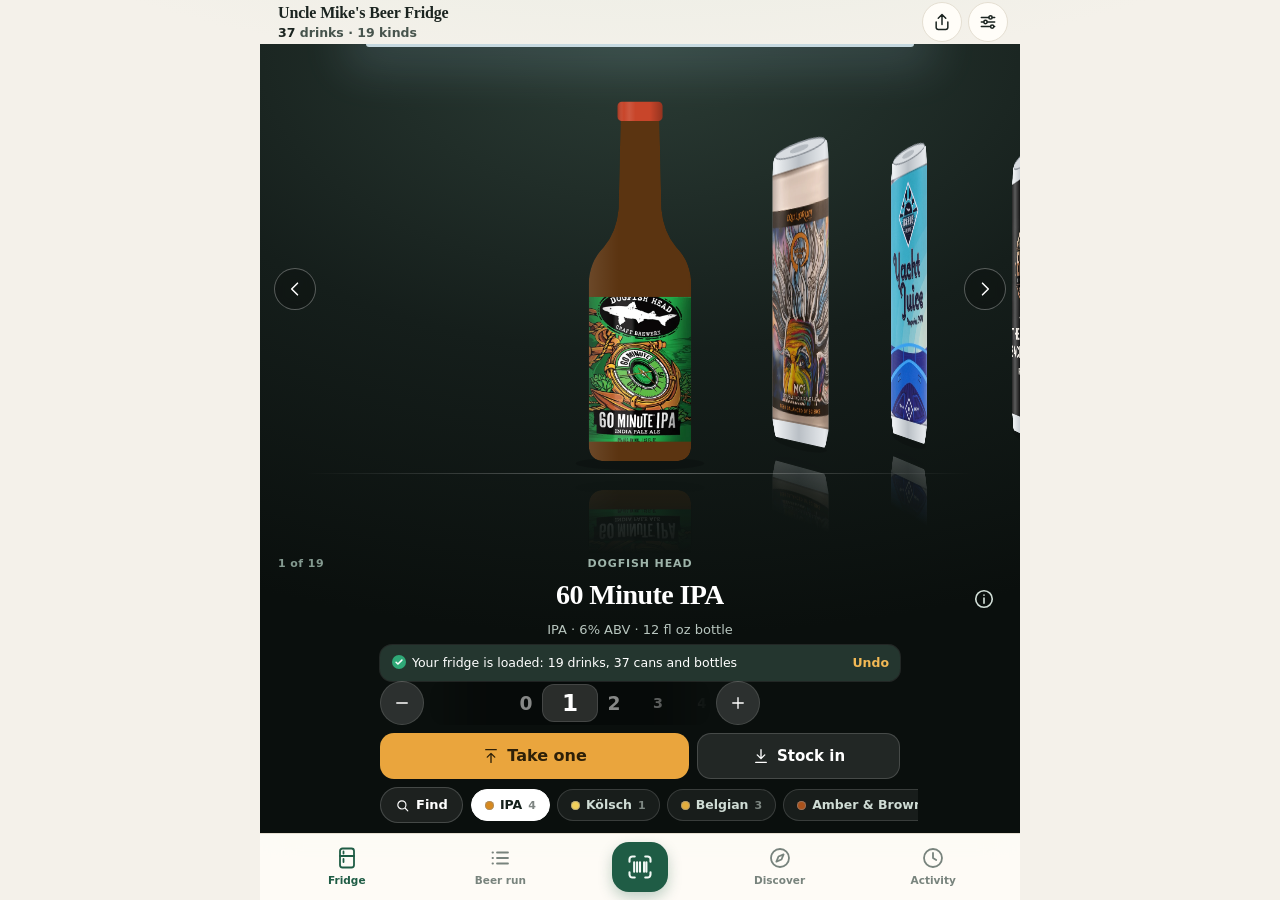
==== next/index.html @ fe7509c6 "Deploy preview (next) 2026-11-28 01:21 UTC" ====
<!doctype html>
<html lang="en">
  <head>
    <meta charset="UTF-8" />
    <meta name="viewport" content="width=device-width, initial-scale=1, viewport-fit=cover" />
    <meta name="theme-color" content="#f4f1ea" media="(prefers-color-scheme: light)" />
    <meta name="theme-color" content="#0f1513" media="(prefers-color-scheme: dark)" />
    <meta name="description" content="Scan-first beverage fridge inventory with a guest menu, cover flow and local brewery suggestions." />
    <meta name="robots" content="noindex" />
    <meta name="apple-mobile-web-app-capable" content="yes" />
    <meta name="apple-mobile-web-app-status-bar-style" content="default" />
    <meta name="apple-mobile-web-app-title" content="Beer Fridge" />
    <link rel="manifest" href="manifest.webmanifest" />
    <link rel="icon" href="icons/icon.svg" type="image/svg+xml" />
    <link rel="apple-touch-icon" href="icons/apple-touch-icon.png" />
    <link rel="stylesheet" href="styles.css" />
    <title>Uncle Mike's Beer Fridge</title>
  </head>
  <body>
    <svg width="0" height="0" style="position:absolute" aria-hidden="true">
      <defs>
        <symbol id="i-fridge" viewBox="0 0 24 24"><rect x="5" y="2.5" width="14" height="19" rx="2.5"/><path d="M5 10h14M8.5 5.5v2M8.5 13v3"/></symbol>
        <symbol id="i-mug" viewBox="0 0 24 24"><path d="M5.5 7h9.5v11.5A2.5 2.5 0 0 1 12.5 21h-4.5a2.5 2.5 0 0 1-2.5-2.5z"/><path d="M15 9.5h2a2 2 0 0 1 2 2v2.5a2 2 0 0 1-2 2h-2"/><path d="M5.5 7a2.5 2.5 0 0 1 2.6-2.5 3 3 0 0 1 5.4.2A2 2 0 0 1 15 7"/><path d="M9 11v6M12 11v6"/></symbol>
        <symbol id="i-scan" viewBox="0 0 24 24"><path d="M3 7.5V5.5A2.5 2.5 0 0 1 5.5 3h2M16.5 3h2A2.5 2.5 0 0 1 21 5.5v2M21 16.5v2a2.5 2.5 0 0 1-2.5 2.5h-2M7.5 21h-2A2.5 2.5 0 0 1 3 18.5v-2"/><path d="M7 8v8M9.5 8v8M12 8v8M15.5 8v8M17.5 8v8"/></symbol>
        <symbol id="i-compass" viewBox="0 0 24 24"><circle cx="12" cy="12" r="9"/><path d="M15.6 8.4l-2.1 5.1-5.1 2.1 2.1-5.1z"/></symbol>
        <symbol id="i-clock" viewBox="0 0 24 24"><circle cx="12" cy="12" r="9"/><path d="M12 7v5l3.2 2"/></symbol>
        <symbol id="i-sliders" viewBox="0 0 24 24"><path d="M4 6.5h9M17 6.5h3M4 12h3M11 12h9M4 17.5h11M19 17.5h1"/><circle cx="15" cy="6.5" r="2"/><circle cx="9" cy="12" r="2"/><circle cx="17" cy="17.5" r="2"/></symbol>
        <symbol id="i-search" viewBox="0 0 24 24"><circle cx="11" cy="11" r="6.5"/><path d="M16 16l4.5 4.5"/></symbol>
        <symbol id="i-plus" viewBox="0 0 24 24"><path d="M12 5v14M5 12h14"/></symbol>
        <symbol id="i-minus" viewBox="0 0 24 24"><path d="M5 12h14"/></symbol>
        <symbol id="i-x" viewBox="0 0 24 24"><path d="M6.5 6.5l11 11M17.5 6.5l-11 11"/></symbol>
        <symbol id="i-check" viewBox="0 0 24 24"><path d="M5 12.5l4.5 4.5L19 7.5"/></symbol>
        <symbol id="i-flash" viewBox="0 0 24 24"><path d="M13 2.5L5.5 13H11l-1 8.5L18.5 11H13z"/></symbol>
        <symbol id="i-camera" viewBox="0 0 24 24"><path d="M4 8.5A2.5 2.5 0 0 1 6.5 6h1.8l1.4-2h4.6l1.4 2h1.8A2.5 2.5 0 0 1 20 8.5v8a2.5 2.5 0 0 1-2.5 2.5h-11A2.5 2.5 0 0 1 4 16.5z"/><circle cx="12" cy="12.5" r="3.5"/></symbol>
        <symbol id="i-pin" viewBox="0 0 24 24"><path d="M12 21s-6.5-5.6-6.5-11a6.5 6.5 0 0 1 13 0c0 5.4-6.5 11-6.5 11z"/><circle cx="12" cy="10" r="2.4"/></symbol>
        <symbol id="i-locate" viewBox="0 0 24 24"><circle cx="12" cy="12" r="7"/><circle cx="12" cy="12" r="2"/><path d="M12 2.5v3M12 18.5v3M2.5 12h3M18.5 12h3"/></symbol>
        <symbol id="i-share" viewBox="0 0 24 24"><path d="M12 3v12M7.5 7.5L12 3l4.5 4.5"/><path d="M5 12v6.5A2.5 2.5 0 0 0 7.5 21h9a2.5 2.5 0 0 0 2.5-2.5V12"/></symbol>
        <symbol id="i-copy" viewBox="0 0 24 24"><rect x="8.5" y="8.5" width="12" height="12" rx="2.5"/><path d="M15.5 8.5V6A2.5 2.5 0 0 0 13 3.5H6A2.5 2.5 0 0 0 3.5 6v7A2.5 2.5 0 0 0 6 15.5h2.5"/></symbol>
        <symbol id="i-star" viewBox="0 0 24 24"><path d="M12 3.5l2.6 5.3 5.9.9-4.3 4.1 1 5.8L12 16.9l-5.2 2.7 1-5.8-4.3-4.1 5.9-.9z"/></symbol>
        <symbol id="i-bag" viewBox="0 0 24 24"><path d="M5 8h14l-1.2 11.2A2 2 0 0 1 15.8 21H8.2a2 2 0 0 1-2-1.8z"/><path d="M9 8V6.5a3 3 0 0 1 6 0V8"/></symbol>
        <symbol id="i-list" viewBox="0 0 24 24"><path d="M9 6.5h11M9 12h11M9 17.5h11M4.5 6.5h.5M4.5 12h.5M4.5 17.5h.5"/></symbol>
        <symbol id="i-left" viewBox="0 0 24 24"><path d="M15 5l-7 7 7 7"/></symbol>
        <symbol id="i-right" viewBox="0 0 24 24"><path d="M9 5l7 7-7 7"/></symbol>
        <symbol id="i-trash" viewBox="0 0 24 24"><path d="M4 7h16M10 11v6M14 11v6M6 7l1 12.5A1.5 1.5 0 0 0 8.5 21h7a1.5 1.5 0 0 0 1.5-1.5L18 7M9 7V4.5A1.5 1.5 0 0 1 10.5 3h3A1.5 1.5 0 0 1 15 4.5V7"/></symbol>
        <symbol id="i-edit" viewBox="0 0 24 24"><path d="M4 20h4L19 9a2.8 2.8 0 0 0-4-4L4 16z"/><path d="M13.5 6.5l4 4"/></symbol>
        <symbol id="i-spark" viewBox="0 0 24 24"><path d="M11 3l1.8 5.2L18 10l-5.2 1.8L11 17l-1.8-5.2L4 10l5.2-1.8z"/><path d="M18.5 14.5l.8 2.2 2.2.8-2.2.8-.8 2.2-.8-2.2-2.2-.8 2.2-.8z"/></symbol>
        <symbol id="i-snow" viewBox="0 0 24 24"><path d="M12 2.5v19M3.8 7.2l16.4 9.6M20.2 7.2L3.8 16.8"/><path d="M9.5 4.5L12 7l2.5-2.5M9.5 19.5L12 17l2.5 2.5"/></symbol>
        <symbol id="i-image" viewBox="0 0 24 24"><rect x="3.5" y="5" width="17" height="14" rx="2.5"/><circle cx="9" cy="10" r="1.6"/><path d="M20.5 16l-5-5-8.5 8"/></symbol>
        <symbol id="i-globe" viewBox="0 0 24 24"><circle cx="12" cy="12" r="9"/><path d="M3 12h18M12 3a14 14 0 0 1 0 18M12 3a14 14 0 0 0 0 18"/></symbol>
        <symbol id="i-in" viewBox="0 0 24 24"><path d="M12 3.5v12M7 10.5l5 5 5-5M5 20.5h14"/></symbol>
        <symbol id="i-info" viewBox="0 0 24 24"><circle cx="12" cy="12" r="9"/><path d="M12 11v5.5M12 7.6v.2"/></symbol>
        <symbol id="i-undo" viewBox="0 0 24 24"><path d="M8.5 5L4 9.5 8.5 14"/><path d="M4.5 9.5H14a5.5 5.5 0 0 1 0 11h-3"/></symbol>
        <symbol id="i-out" viewBox="0 0 24 24"><path d="M12 20.5v-12M7 13.5l5-5 5 5M5 3.5h14"/></symbol>
      </defs>
    </svg>

    <a class="skip-link" href="#main">Skip to content</a>

    <div class="app-shell" id="app">
      <!-- The strip: the glance, on every owner screen. -->
      <header class="strip owner-only" id="strip">
        <div class="strip-text">
          <p class="strip-name" id="fridge-title">Uncle Mike's Beer Fridge</p>
          <button class="glance" type="button" id="inv-out" data-go-run="1">
            <span class="glance-main"><b id="hero-total">0</b> <span id="hero-drinks">drinks</span> · <span id="hero-sub">0 kinds</span></span><span class="glance-alert" id="glance-alert"></span><svg class="glance-go" aria-hidden="true"><use href="#i-right"/></svg>
          </button>
        </div>
        <button class="icon-btn" id="open-share" type="button" aria-label="Share the menu with guests"><svg><use href="#i-share"/></svg></button>
        <button class="icon-btn" id="open-settings" type="button" aria-label="Settings"><svg><use href="#i-sliders"/></svg></button>
      </header>

      <main class="faces" id="main">
        <!-- ============================== FRIDGE (the shelf) ============================== -->
        <section class="screen face-shelf is-active" id="screen-home" data-route="" aria-labelledby="face-home-title">
          <h1 class="visually-hidden" id="face-home-title" tabindex="-1">Fridge</h1>
          <div class="stage" id="inv-flow">
            <div class="cans">
              <div class="coverflow" id="inv-coverflow" tabindex="0" role="listbox" aria-label="Drinks in the fridge">
                <button class="cf-nav cf-prev" type="button" aria-label="Previous drink"><svg><use href="#i-left"/></svg></button>
                <div class="cf-track"></div>
                <button class="cf-nav cf-next" type="button" aria-label="Next drink"><svg><use href="#i-right"/></svg></button>
              </div>
              <div class="back" id="inv-back" role="region" aria-label="About this drink" hidden></div>
              <div class="stage-empty" id="inv-empty" hidden></div>
            </div>
            <div class="dock" id="inv-dock">
              <div class="cap">
                <div class="cap-info" id="inv-cap-info" aria-live="polite"></div>
                <button class="cap-more" type="button" id="inv-more" aria-expanded="false" aria-controls="inv-back" aria-label="Details"><svg aria-hidden="true"><use href="#i-info"/></svg></button>
              </div>
              <div class="ctl">
                <div class="count-ctl" id="inv-count-ctl">
                  <p class="count-label visually-hidden">On hand</p>
                  <p class="count-note"></p>
                  <div class="count-row">
                    <button class="count-step" type="button" data-wheel-step="-1" aria-label="One fewer"><svg aria-hidden="true"><use href="#i-minus"/></svg></button>
                    <div class="wheel" role="spinbutton" tabindex="0" aria-label="Number on hand">
                      <div class="wheel-track"></div>
                    </div>
                    <button class="count-step" type="button" data-wheel-step="1" aria-label="One more"><svg aria-hidden="true"><use href="#i-plus"/></svg></button>
                  </div>
                </div>
                <div class="slip" id="slip" role="status" aria-live="polite" hidden></div>
              </div>
              <div class="cap-actions" id="inv-cap-actions"></div>
              <div class="rail" id="inv-rail">
                <button class="rail-btn" type="button" id="find-open" data-find="shelf"><svg aria-hidden="true"><use href="#i-search"/></svg>Find</button>
                <div class="chips rail-chips" id="inv-group-chips" role="group" aria-label="Jump to a group"></div>
              </div>
            </div>
          </div>
        </section>

        <!-- ============================== BEER RUN ============================== -->
        <section class="screen face-list owner-only" id="screen-run" data-route="run" aria-labelledby="face-run-title">
          <header class="face-head">
            <h1 id="face-run-title" tabindex="-1">Beer run</h1>
            <p class="face-sub" id="run-count"></p>
          </header>
          <div class="panel" id="run-panel">
            <div class="run-list" id="run-list"></div>
          </div>
          <div class="run-idea" id="run-idea" hidden></div>
          <div class="rail rail-light">
            <button class="btn btn-small btn-ghost" type="button" data-find="list"><svg aria-hidden="true"><use href="#i-plus"/></svg>Add to the list</button>
            <button class="btn btn-small btn-ghost" type="button" id="run-share"><svg aria-hidden="true"><use href="#i-share"/></svg>Share list</button>
          </div>
        </section>

        <!-- ============================== DISCOVER ============================== -->
        <section class="screen face-list owner-only" id="screen-discover" data-route="discover" aria-labelledby="discover-title">
          <header class="face-head face-head-tall">
            <p class="eyebrow" id="discover-eyebrow"><svg class="eyebrow-icon" aria-hidden="true"><use href="#i-spark"/></svg><span>Smart suggest</span></p>
            <h1 id="discover-title" tabindex="-1">Discover</h1>
            <p class="face-sub" id="discover-blurb"></p>
          </header>
          <div class="panel panel-x" id="discover-panel"></div>
          <div class="rail rail-light">
            <div class="chips rail-chips" id="discover-chips" role="group" aria-label="Kinds of suggestion"></div>
          </div>
        </section>

        <!-- ============================== ACTIVITY ============================== -->
        <section class="screen face-list owner-only" id="screen-activity" data-route="activity" aria-labelledby="activity-title">
          <header class="face-head">
            <h1 id="activity-title" tabindex="-1">Cummings &amp; Goings</h1>
            <p class="face-sub" id="act-summary"></p>
          </header>
          <div class="panel" id="act-panel">
            <div class="act-undo" id="act-undo" hidden></div>
            <div class="act-round" id="act-round" hidden></div>
            <div class="activity-list" id="activity-list"></div>
          </div>
          <div class="rail rail-light stat-row" id="act-stats" role="group" aria-label="Show"></div>
        </section>

        <!-- ============================== GUEST MENU (shared links only) ============================== -->
        <section class="screen face-shelf face-guest" id="screen-menu" data-route="menu" aria-labelledby="menu-title">
          <header class="strip strip-guest" id="guest-banner">
            <div class="strip-text">
              <h1 class="strip-name" id="menu-title" tabindex="-1"><span id="guest-name">The fridge</span></h1>
              <p class="glance" id="guest-when">Menu snapshot</p>
            </div>
          </header>
          <div class="stage" id="menu-flow">
            <div class="cans">
              <div class="coverflow" id="menu-coverflow" tabindex="0" role="listbox" aria-label="Drinks in the fridge" aria-describedby="menu-caption">
                <button class="cf-nav cf-prev" type="button" aria-label="Previous drink"><svg><use href="#i-left"/></svg></button>
                <div class="cf-track"></div>
                <button class="cf-nav cf-next" type="button" aria-label="Next drink"><svg><use href="#i-right"/></svg></button>
              </div>
              <div class="stage-empty" id="menu-empty" hidden></div>
            </div>
            <div class="dock" id="menu-dock">
              <div class="cap"><div class="cap-info" id="menu-caption" aria-live="polite"></div></div>
              <div class="story" id="menu-story"></div>
              <div class="rail">
                <button class="rail-btn" type="button" id="menu-find" data-find="guest"><svg aria-hidden="true"><use href="#i-list"/></svg><span id="menu-find-text">See all</span></button>
                <div class="chips rail-chips" id="menu-group-chips" role="group" aria-label="Jump to a group"></div>
              </div>
              <p class="guest-foot">A snapshot: ask the host for a fresh link. <a href="./" id="guest-home">Open your own fridge</a></p>
            </div>
          </div>
        </section>
      </main>

      <nav class="tab-bar" aria-label="Main">
        <button class="tab is-active" type="button" data-screen="screen-home"><svg aria-hidden="true"><use href="#i-fridge"/></svg><span>Fridge</span></button>
        <button class="tab" type="button" data-screen="screen-run" id="tab-run"><svg aria-hidden="true"><use href="#i-list"/></svg><span>Beer run</span></button>
        <button class="tab tab-scan" type="button" id="tab-scan" aria-label="Scan drinks in"><svg aria-hidden="true"><use href="#i-scan"/></svg></button>
        <button class="tab" type="button" data-screen="screen-discover"><svg aria-hidden="true"><use href="#i-compass"/></svg><span>Discover</span></button>
        <button class="tab" type="button" data-screen="screen-activity"><svg aria-hidden="true"><use href="#i-clock"/></svg><span>Activity</span></button>
      </nav>
    </div>

    <!-- ============================== ADD / SCAN SHEET ============================== -->
    <dialog class="sheet sheet-tall" id="sheet-add" aria-labelledby="add-title">
      <div class="sheet-panel add-panel">
        <header class="sheet-head">
          <h2 class="visually-hidden" id="add-title">Add drinks</h2>
          <div class="seg seg-dark" id="add-mode" role="group" aria-label="How to add">
            <button type="button" data-mode="scan" aria-pressed="true"><svg aria-hidden="true"><use href="#i-scan"/></svg>Scan</button>
            <button type="button" data-mode="search" aria-pressed="false"><svg aria-hidden="true"><use href="#i-search"/></svg>Search</button>
          </div>
          <button class="icon-btn" type="button" data-close aria-label="Close"><svg><use href="#i-x"/></svg></button>
        </header>

        <div class="scan-stage" id="scan-stage">
          <video id="scan-video" playsinline muted autoplay></video>
          <div class="reticle" aria-hidden="true"><i></i><i></i><i></i><i></i><span class="laser"></span></div>
          <p class="scan-status" id="scan-status" aria-live="polite">Starting camera…</p>
          <div class="scan-tools">
            <button class="round-btn" type="button" id="torch-btn" hidden aria-pressed="false" aria-label="Flashlight"><svg><use href="#i-flash"/></svg></button>
            <label class="round-btn" id="photo-btn" aria-label="Scan from a photo"><svg aria-hidden="true"><use href="#i-camera"/></svg><input type="file" id="photo-input" accept="image/*" capture="environment" /></label>
          </div>
          <div class="scan-fallback" id="scan-fallback" hidden>
            <svg aria-hidden="true"><use href="#i-camera"/></svg>
            <p id="scan-fallback-msg">Camera unavailable.</p>
            <div class="scan-fallback-actions">
              <label class="btn btn-small btn-amber"><svg aria-hidden="true"><use href="#i-camera"/></svg>Take a photo<input type="file" id="photo-input-2" accept="image/*" capture="environment" /></label>
              <button class="btn btn-small btn-glass" type="button" id="scan-retry">Try again</button>
            </div>
          </div>
          <div class="session-strip" id="session-strip" aria-live="polite"></div>
        </div>

        <div class="add-search">
          <label class="search-field search-big"><svg aria-hidden="true"><use href="#i-search"/></svg><input id="add-query" type="search" inputmode="search" placeholder="Search drinks or type a UPC" autocomplete="off" enterkeyhint="search" /></label>
          <p class="add-hint" id="add-hint"></p>
          <div class="result-list" id="add-results" role="listbox" aria-label="Matching drinks"></div>
          <button class="text-btn add-custom" type="button" id="add-custom"><svg aria-hidden="true"><use href="#i-plus"/></svg>Can't find it? Add a new drink</button>
        </div>

        <section class="confirm" id="confirm" hidden aria-labelledby="confirm-name">
          <div class="confirm-top">
            <div class="confirm-art" id="confirm-art"></div>
            <div class="confirm-info">
              <span class="badge" id="confirm-source">Catalog</span>
              <p class="confirm-brand" id="confirm-brand"></p>
              <h3 id="confirm-name">Drink</h3>
              <p class="confirm-meta" id="confirm-meta"></p>
              <p class="confirm-stock" id="confirm-stock"></p>
            </div>
            <button class="icon-btn icon-btn-small" type="button" id="confirm-close" aria-label="Dismiss"><svg><use href="#i-x"/></svg></button>
          </div>
          <div class="qty-row">
            <div class="qty-chips" id="qty-chips" role="group" aria-label="Quick quantity">
              <button type="button" data-qty="1">1</button><button type="button" data-qty="4">4</button><button type="button" data-qty="6">6</button><button type="button" data-qty="12">12</button><button type="button" data-qty="24">24</button>
            </div>
            <div class="stepper" role="group" aria-label="Quantity">
              <button type="button" data-step="-1" aria-label="One fewer"><svg><use href="#i-minus"/></svg></button>
              <output id="confirm-qty">1</output>
              <button type="button" data-step="1" aria-label="One more"><svg><use href="#i-plus"/></svg></button>
            </div>
          </div>
          <button class="btn btn-primary btn-block" type="button" id="confirm-add">Add to fridge</button>
          <div class="confirm-links">
            <button class="text-btn" type="button" id="confirm-edit"><svg aria-hidden="true"><use href="#i-edit"/></svg>Edit details</button>
            <button class="text-btn" type="button" id="confirm-other">Not this one?</button>
          </div>
          <div class="alts" id="confirm-alts" hidden></div>
        </section>

        <footer class="add-foot">
          <label class="switch"><input type="checkbox" id="rapid-toggle" /><span class="switch-ui" aria-hidden="true"></span>Keep scanning after each add</label>
          <button class="btn btn-small btn-ghost" type="button" data-close>Done</button>
        </footer>
      </div>
    </dialog>

    <!-- ============================== FIND ============================== -->
    <dialog class="sheet sheet-tall" id="sheet-find" aria-labelledby="find-title">
      <div class="sheet-panel find-panel">
        <header class="find-head">
          <h2 class="visually-hidden" id="find-title">Find a drink</h2>
          <label class="search-field"><svg aria-hidden="true"><use href="#i-search"/></svg><input id="inv-search" type="search" placeholder="Find a drink" autocomplete="off" enterkeyhint="search" /></label>
          <button class="text-btn find-close" type="button" data-close>Cancel</button>
        </header>
        <div class="find-tools" id="find-tools">
          <label class="select-pill group-pill"><span class="visually-hidden">Group by</span>
            <select id="inv-group-by" data-group-by="inv"></select>
          </label>
          <label class="select-pill"><span class="visually-hidden">Sort</span>
            <select id="inv-sort">
              <option value="name">A–Z</option>
              <option value="count">Most stocked</option>
              <option value="low">Running low first</option>
              <option value="recent">Recently added</option>
              <option value="rating">Top rated</option>
            </select>
          </label>
        </div>
        <div class="find-list" id="find-list">
          <div class="inventory-list" id="inventory-list"></div>
          <div class="find-extra" id="find-extra"></div>
        </div>
      </div>
    </dialog>

    <!-- ============================== DETAILS (drinks that are not on the shelf) ============================== -->
    <dialog class="sheet" id="sheet-item" aria-labelledby="item-name">
      <div class="sheet-panel item-panel">
        <div class="sheet-top"><div class="sheet-handle" aria-hidden="true"></div><button class="icon-btn sheet-x" type="button" data-close aria-label="Close"><svg><use href="#i-x"/></svg></button></div>
        <div class="item-hero">
          <div class="item-art" id="item-art"></div>
          <div class="item-heading">
            <p class="item-brand" id="item-brand"></p>
            <h2 id="item-name">Drink</h2>
            <p class="item-origin" id="item-origin"></p>
            <div class="tag-row" id="item-tags"></div>
          </div>
        </div>
        <div class="item-body" id="item-body"></div>
      </div>
    </dialog>

    <!-- ============================== EDIT / NEW DRINK ============================== -->
    <dialog class="sheet" id="sheet-form" aria-labelledby="form-title">
      <form class="sheet-panel form-panel" id="item-form" method="dialog" novalidate>
        <header class="form-head">
          <button class="text-btn" type="button" data-close>Cancel</button>
          <div class="form-head-text">
            <p class="eyebrow" id="form-eyebrow">New drink</p>
            <h2 id="form-title">Add a drink</h2>
          </div>
          <button class="btn btn-small" type="submit" id="form-submit">Save</button>
        </header>
        <div class="form-body">
          <p class="form-note" id="form-note"></p>
          <label class="field">Name<input id="f-name" required placeholder="e.g. All Day IPA" autocomplete="off" /></label>
          <label class="field">Brewery / brand<input id="f-brand" list="brand-options" placeholder="e.g. Founders" autocomplete="off" /></label>
          <datalist id="brand-options"></datalist>
          <div class="field-row">
            <label class="field">Type<select id="f-type"></select></label>
            <label class="field">Style<select id="f-style"></select></label>
          </div>
          <div class="field-row">
            <label class="field">ABV %<input id="f-abv" type="number" inputmode="decimal" min="0" max="70" step="0.1" placeholder="5.0" /></label>
            <label class="field">Size<input id="f-size" list="size-options" placeholder="12 fl oz" autocomplete="off" /></label>
          </div>
          <datalist id="size-options"></datalist>
          <div class="field-row">
            <label class="field">Brewed in (city)<input id="f-city" placeholder="City" autocomplete="off" /></label>
            <label class="field">State<input id="f-state" placeholder="ST" maxlength="2" autocomplete="off" /></label>
          </div>
          <div class="field-row" id="f-qty-row">
            <label class="field"><span id="f-qty-label">Adding now</span><input id="f-qty" type="number" inputmode="numeric" min="0" step="1" value="1" /></label>
            <label class="field">Low-stock alert at<input id="f-par" type="number" inputmode="numeric" min="0" step="1" placeholder="3" /></label>
          </div>
        </div>
      </form>
    </dialog>

    <!-- ============================== WHO TOOK IT (a new name) ============================== -->
    <dialog class="sheet" id="sheet-who" aria-labelledby="who-title">
      <form class="sheet-panel who-panel" id="who-form" method="dialog" novalidate>
        <div class="sheet-top"><div class="sheet-handle" aria-hidden="true"></div><button class="icon-btn sheet-x" type="button" data-close aria-label="Close"><svg><use href="#i-x"/></svg></button></div>
        <h2 id="who-title">Who's grabbing?</h2>
        <div class="who-row">
          <label class="field"><span class="visually-hidden">Name</span><input id="order-by" placeholder="Name" autocomplete="off" maxlength="24" enterkeyhint="done" /></label>
          <button class="btn" type="submit" id="who-save">Save</button>
        </div>
      </form>
    </dialog>

    <!-- ============================== SHARE THE MENU ============================== -->
    <dialog class="sheet" id="sheet-share" aria-labelledby="share-title">
      <div class="sheet-panel share-panel">
        <div class="sheet-top"><div class="sheet-handle" aria-hidden="true"></div><button class="icon-btn sheet-x" type="button" data-close aria-label="Close"><svg><use href="#i-x"/></svg></button></div>
        <p class="eyebrow">For guests</p>
        <h2 id="share-title">Share the menu</h2>
        <p class="form-note" id="share-note">Guests scan this to see what's cold right now, no app needed.</p>
        <div class="qr-card"><div class="qr" id="share-qr" aria-busy="true"></div><span>Scan for the menu</span></div>
        <div class="share-actions">
          <button class="btn" type="button" id="share-btn"><svg aria-hidden="true"><use href="#i-share"/></svg>Share link</button>
          <button class="btn btn-ghost" type="button" id="copy-link"><svg aria-hidden="true"><use href="#i-copy"/></svg>Copy</button>
        </div>
      </div>
    </dialog>

    <!-- ============================== FRIDGE LIST (from a link) ============================== -->
    <dialog class="sheet sheet-tall" id="sheet-stock" aria-labelledby="stock-title">
      <div class="sheet-panel stock-panel">
        <div class="sheet-handle" aria-hidden="true"></div>
        <button class="icon-btn sheet-x" type="button" data-close aria-label="Close"><svg><use href="#i-x"/></svg></button>
        <p class="eyebrow">Fridge list</p>
        <h2 id="stock-title">Your fridge list</h2>
        <p class="form-note" id="stock-summary"></p>
        <p class="form-note stock-again" id="stock-again" hidden></p>
        <div class="stock-rows" id="stock-rows"></div>
        <label class="switch stock-drop" id="stock-drop-row"><input type="checkbox" id="stock-drop" checked /><span class="switch-ui" aria-hidden="true"></span><span id="stock-drop-text">Remove the sample drinks first</span></label>
        <button class="btn btn-primary btn-block" type="button" id="stock-apply">Add to fridge</button>
        <button class="text-btn btn-block" type="button" data-close>Not now</button>
      </div>
    </dialog>

    <!-- ============================== SETTINGS ============================== -->
    <dialog class="sheet sheet-tall" id="sheet-settings" aria-labelledby="settings-title">
      <div class="sheet-panel settings-panel">
        <div class="sheet-top"><div class="sheet-handle" aria-hidden="true"></div><button class="icon-btn sheet-x" type="button" data-close aria-label="Close"><svg><use href="#i-x"/></svg></button></div>
        <p class="eyebrow">Fridge controls</p>
        <h2 id="settings-title">Settings</h2>

        <div class="settings-group">
          <label class="field">Fridge name<input id="s-name" maxlength="40" autocomplete="off" /></label>
          <div class="settings-row"><div><b>Home base</b><span id="s-loc">Not set</span></div><button class="text-btn" type="button" id="s-loc-edit">Change</button></div>
          <div class="loc-box" id="s-loc-box" hidden>
            <form class="loc-form" data-loc-form>
              <label class="search-field"><svg aria-hidden="true"><use href="#i-pin"/></svg><input placeholder="ZIP code or city" autocomplete="postal-code" enterkeyhint="go" data-loc-input /></label>
              <button class="btn btn-small" type="submit">Set</button>
              <button class="btn btn-small btn-ghost" type="button" data-loc-device><svg aria-hidden="true"><use href="#i-locate"/></svg>Use my location</button>
              <button class="text-btn" type="button" data-loc-cancel>Cancel</button>
            </form>
            <p class="form-note" data-loc-status aria-live="polite"></p>
          </div>
        </div>

        <div class="settings-group">
          <h3>Scanning</h3>
          <label class="switch"><input type="checkbox" id="s-rapid" /><span class="switch-ui" aria-hidden="true"></span>Keep scanning after each add</label>
          <label class="switch"><input type="checkbox" id="s-beep" /><span class="switch-ui" aria-hidden="true"></span>Beep when a barcode is read</label>
          <label class="field field-inline">Default low-stock alert<input id="s-par" type="number" inputmode="numeric" min="0" max="48" step="1" /></label>
          <details class="advanced">
            <summary>Advanced: extra UPC lookup</summary>
            <p>Open Food Facts is checked first. For wider US beer coverage you can deploy the small proxy in <code>tools/upc-proxy-worker.js</code> and paste its URL here (use <code>{code}</code> where the UPC goes).</p>
            <label class="field">Lookup URL<input id="s-proxy" type="url" inputmode="url" placeholder="https://your-worker.workers.dev/?upc={code}" autocomplete="off" /></label>
          </details>
        </div>

        <div class="settings-group">
          <h3>Your data</h3>
          <p class="form-note">Everything is stored on this device. Export a backup to move it or keep it safe.</p>
          <div class="settings-buttons">
            <button class="btn btn-small btn-ghost" type="button" id="s-export">Export backup</button>
            <label class="btn btn-small btn-ghost">Import backup<input type="file" id="s-import" accept="application/json,.json" /></label>
          </div>
          <details class="advanced">
            <summary>Load a fridge list</summary>
            <label class="field">List link<input id="s-stock" inputmode="url" placeholder="Paste a list link" autocomplete="off" autocapitalize="off" spellcheck="false" /></label>
            <button class="btn btn-small btn-ghost" type="button" id="s-stock-go">Load list</button>
          </details>
          <details class="advanced danger-zone">
            <summary>Start over</summary>
            <p>These replace what is on this device. Export a backup first if you want to keep it.</p>
            <div class="settings-buttons">
              <button class="btn btn-small btn-ghost" type="button" id="s-reset">Load demo fridge</button>
              <button class="btn btn-small btn-ghost btn-danger" type="button" id="s-erase">Erase everything</button>
            </div>
          </details>
        </div>

        <details class="settings-group about advanced">
          <summary>About the data</summary>
          <p id="s-about">Catalog loading…</p>
          <p>Barcode lookups: <a href="https://world.openfoodfacts.org/" target="_blank" rel="noopener">Open Food Facts</a> (ODbL). Breweries: <a href="https://www.openbrewerydb.org/" target="_blank" rel="noopener">Open Brewery DB</a>. Places: Zippopotam.us and Open-Meteo.</p>
        </details>
      </div>
    </dialog>

    <div class="toast" id="toast" role="status" aria-live="polite"><span id="toast-text"></span><span class="toast-actions" id="toast-actions"></span><button type="button" id="toast-action" hidden>Undo</button></div>

    <script type="module" src="js/app.js"></script>
  </body>
</html>
---- next/styles.css ----
/* Uncle Mike's Beer Fridge — design tokens, light + dark */
:root {
  color-scheme: light dark;
  --bg: #f4f1ea;
  --bg-glow: #e3eadf;
  --surface: #fffdf8;
  --surface-2: #f7f3ea;
  --surface-3: #ede7da;
  --ink: #1b2420;
  --ink-2: #47544d;
  --muted: #78837d;
  --line: #e5dfd2;
  --line-2: #d6cdbb;
  --brand: #1f5c45;
  --brand-2: #2b7a5b;
  --brand-soft: #dcebe2;
  --brand-ink: #f3faf6;
  --amber: #eaa53d;
  --amber-ink: #2e2008;
  --amber-soft: #fbeed4;
  --amber-text: #8a5a10;
  --danger: #c2493d;
  --danger-soft: #f8e1dd;
  --ok: #2e8b57;
  --star-empty: #d9d1c0;
  --shadow-1: 0 1px 2px rgb(30 40 35 / 6%), 0 4px 14px rgb(30 40 35 / 6%);
  --shadow-2: 0 18px 40px rgb(20 32 26 / 18%);
  --radius: 18px;
  --tabbar-h: 66px;
  --strip-h: 44px;
  --gutter: 18px;
  --font-display: ui-serif, "New York", "Iowan Old Style", "Palatino Linotype", Georgia, serif;
  --font-body: system-ui, -apple-system, BlinkMacSystemFont, "SF Pro Text", "Segoe UI", Roboto, "Helvetica Neue", sans-serif;
  --font-num: ui-rounded, "SF Pro Rounded", system-ui, -apple-system, sans-serif;
}

@media (prefers-color-scheme: dark) {
  :root {
    --bg: #0f1513;
    --bg-glow: #17231e;
    --surface: #171f1c;
    --surface-2: #1c2622;
    --surface-3: #24302b;
    --ink: #edf2ee;
    --ink-2: #c1cbc5;
    --muted: #8a9791;
    --line: #29342f;
    --line-2: #36443d;
    --brand: #5cb891;
    --brand-2: #73cba6;
    --brand-soft: #1d3a2e;
    --brand-ink: #0b1611;
    --amber: #f1b54f;
    --amber-soft: #3a2c13;
    --amber-text: #f1c071;
    --danger: #e3735f;
    --danger-soft: #3b201b;
    --ok: #63c58d;
    --star-empty: #3a4842;
    --shadow-1: 0 1px 2px rgb(0 0 0 / 35%), 0 6px 18px rgb(0 0 0 / 22%);
    --shadow-2: 0 20px 44px rgb(0 0 0 / 55%);
  }
}

/* ---------- Base ---------- */
*, *::before, *::after { box-sizing: border-box; }
html { -webkit-text-size-adjust: 100%; }
html { height: 100%; overflow: hidden; overscroll-behavior: none; }
body {
  margin: 0;
  height: 100dvh;
  overflow: hidden;
  overscroll-behavior: none;
  background: radial-gradient(1100px 420px at 50% -220px, var(--bg-glow), transparent 70%), var(--bg);
  color: var(--ink);
  font-family: var(--font-body);
  font-size: 15px;
  line-height: 1.4;
  -webkit-font-smoothing: antialiased;
  -webkit-tap-highlight-color: transparent;
}
body.has-sheet { overflow: hidden; }
[hidden] { display: none !important; }
button { font: inherit; cursor: pointer; color: inherit; }
button:disabled { cursor: default; }
input, select, textarea { font: inherit; color: inherit; }
h1, h2, h3, p { margin-top: 0; }
a { color: var(--brand); }
img { max-width: 100%; }
svg { width: 1.15em; height: 1.15em; flex: none; }
use { fill: none; stroke: currentColor; stroke-width: 1.8; stroke-linecap: round; stroke-linejoin: round; }
.art { width: 100%; height: auto; display: block; overflow: visible; }
:focus-visible { outline: 2.5px solid var(--brand); outline-offset: 2px; }
code { font-family: ui-monospace, SFMono-Regular, Menlo, monospace; font-size: .9em; background: var(--surface-3); padding: 1px 5px; border-radius: 5px; }
.visually-hidden { position: absolute !important; width: 1px; height: 1px; padding: 0; margin: -1px; overflow: hidden; clip: rect(0 0 0 0); white-space: nowrap; border: 0; }
.skip-link { position: absolute; left: 12px; top: -80px; z-index: 100; padding: 10px 14px; border-radius: 10px; background: var(--ink); color: var(--bg); text-decoration: none; }
.skip-link:focus { top: 12px; }
.muted { color: var(--muted); font-size: 13.5px; }

/* The shell is one fixed screen: the strip, one face, the tab bar. Nothing here scrolls;
   lists scroll inside their own panel. */
.app-shell { max-width: 760px; height: 100dvh; margin: 0 auto; padding-top: env(safe-area-inset-top); display: grid; grid-template-columns: minmax(0, 1fr); grid-template-rows: auto minmax(0, 1fr) auto; }
.faces { position: relative; min-width: 0; min-height: 0; }
.screen { display: none; height: 100%; min-width: 0; min-height: 0; }
.screen.is-active { display: flex; flex-direction: column; animation: fade .14s ease; }

/* ---------- Type & headings ---------- */
.eyebrow { display: flex; align-items: center; gap: 5px; margin: 0 0 4px; font-size: 11px; font-weight: 800; letter-spacing: .13em; text-transform: uppercase; color: var(--brand); }
.eyebrow.warn { color: var(--amber-text); }
.eyebrow-icon { width: 14px; height: 14px; }
.brand-line { margin: 0; font-size: 10.5px; font-weight: 800; letter-spacing: .08em; text-transform: uppercase; color: var(--muted); white-space: nowrap; overflow: hidden; text-overflow: ellipsis; }

.topbar { display: flex; align-items: center; gap: 12px; }
.brand-mark { width: 46px; height: 46px; flex: none; display: grid; place-items: center; border-radius: 15px; font: 800 18px/1 var(--font-display); letter-spacing: -.02em; color: #f6f1e4; background: linear-gradient(145deg, #2b7a5b, #123a2c); box-shadow: inset 0 0 0 1px rgb(255 255 255 / 16%), 0 6px 14px rgb(18 58 44 / 25%); }
.topbar-text { flex: 1; min-width: 0; }
.topbar h1 { margin: 0; font: 700 clamp(24px, 6.6vw, 32px)/1.02 var(--font-display); letter-spacing: -.03em; }

.screen-head { display: flex; align-items: flex-end; justify-content: space-between; gap: 12px; padding: 6px 0 6px; }
.screen-head h1 { margin: 0; font: 700 clamp(31px, 8.4vw, 42px)/1 var(--font-display); letter-spacing: -.035em; }
.screen-sub { margin: 8px 0 0; max-width: 46ch; color: var(--ink-2); font-size: 14.5px; line-height: 1.4; }

.section { margin-top: 30px; }
.section-head { display: flex; align-items: flex-end; justify-content: space-between; gap: 12px; margin-bottom: 12px; }
.section-head h2 { margin: 0; font: 700 23px/1.08 var(--font-display); letter-spacing: -.02em; }
.section-blurb { margin: 5px 0 0; color: var(--ink-2); font-size: 13.5px; }

/* ---------- Buttons ---------- */
.btn { display: inline-flex; align-items: center; justify-content: center; gap: 7px; min-height: 46px; padding: 0 18px; border: 1px solid transparent; border-radius: 14px; background: var(--brand); color: var(--brand-ink); font-size: 15px; font-weight: 700; text-decoration: none; white-space: nowrap; transition: transform .12s ease, filter .12s ease; }
.btn:active { transform: scale(.98); }
.btn svg { width: 18px; height: 18px; }
.btn-small { min-height: 36px; padding: 0 13px; border-radius: 11px; font-size: 13px; }
.btn-small svg { width: 16px; height: 16px; }
.btn-block { width: 100%; }
.btn-ghost { background: var(--surface-2); color: var(--ink); border-color: var(--line); }
.btn-amber { background: var(--amber); color: var(--amber-ink); }
.btn-glass { background: rgb(255 255 255 / 14%); color: #fff; border-color: rgb(255 255 255 / 22%); }
.btn-danger { color: var(--danger); }
.is-armed { background: var(--danger) !important; color: #fff !important; border-color: transparent !important; }
label.btn { position: relative; overflow: hidden; cursor: pointer; }
label.btn input[type="file"] { position: absolute; inset: 0; opacity: 0; cursor: pointer; font-size: 0; }
.text-btn { display: inline-flex; align-items: center; gap: 5px; padding: 6px 0; border: 0; background: none; color: var(--brand); font-size: 13.5px; font-weight: 700; }
.text-btn svg { width: 16px; height: 16px; }
.icon-btn { flex: none; width: 40px; height: 40px; display: grid; place-items: center; border: 1px solid var(--line); border-radius: 50%; background: var(--surface); color: var(--ink); }
.icon-btn svg { width: 20px; height: 20px; }
.icon-btn-small { width: 32px; height: 32px; }
.icon-btn-small svg { width: 16px; height: 16px; }
.mini-btn { display: inline-flex; align-items: center; justify-content: center; gap: 4px; height: 30px; padding: 0 10px; border: 1px solid var(--line); border-radius: 9px; background: var(--surface-2); color: var(--ink); font-size: 12px; font-weight: 700; text-decoration: none; white-space: nowrap; }
.mini-btn svg { width: 14px; height: 14px; }
.mini-primary { background: var(--brand); border-color: transparent; color: var(--brand-ink); }
.round-btn { position: relative; overflow: hidden; width: 44px; height: 44px; display: grid; place-items: center; border: 1px solid rgb(255 255 255 / 22%); border-radius: 50%; background: rgb(10 16 13 / 60%); color: #fff; cursor: pointer; backdrop-filter: blur(8px); -webkit-backdrop-filter: blur(8px); }
.round-btn svg { width: 21px; height: 21px; }
.round-btn input[type="file"] { position: absolute; inset: 0; opacity: 0; cursor: pointer; font-size: 0; }
.round-btn[aria-pressed="true"] { background: var(--amber); color: var(--amber-ink); }

.seg { flex: none; display: inline-flex; padding: 3px; border: 1px solid var(--line); border-radius: 13px; background: var(--surface-3); }
.seg button { display: inline-flex; align-items: center; gap: 6px; height: 32px; padding: 0 12px; border: 0; border-radius: 10px; background: transparent; color: var(--ink-2); font-size: 13px; font-weight: 700; }
.seg button[aria-pressed="true"] { background: var(--surface); color: var(--ink); box-shadow: var(--shadow-1); }
.seg svg { width: 16px; height: 16px; }

.stepper { display: inline-flex; align-items: center; gap: 2px; padding: 3px; border: 1px solid var(--line); border-radius: 13px; background: var(--surface-2); }
.stepper button { width: 34px; height: 34px; display: grid; place-items: center; padding: 0; border: 0; border-radius: 10px; background: transparent; }
.stepper button:active { background: var(--surface-3); }
.stepper button:disabled { opacity: .3; }
.stepper svg { width: 18px; height: 18px; }
.stepper output { min-width: 30px; text-align: center; font: 800 16px/1 var(--font-num); }
.stepper-lg button { width: 42px; height: 42px; }
.stepper-lg output { min-width: 40px; font-size: 19px; }

.switch { position: relative; display: flex; align-items: center; gap: 10px; font-size: 13.5px; font-weight: 600; color: var(--ink-2); cursor: pointer; }
.switch input { position: absolute; opacity: 0; pointer-events: none; }
.switch-ui { position: relative; flex: none; width: 42px; height: 26px; border-radius: 99px; background: var(--line-2); transition: background .2s; }
.switch-ui::after { content: ""; position: absolute; top: 3px; left: 3px; width: 20px; height: 20px; border-radius: 50%; background: #fff; box-shadow: 0 1px 3px rgb(0 0 0 / 25%); transition: transform .2s; }
.switch input:checked + .switch-ui { background: var(--brand); }
.switch input:checked + .switch-ui::after { transform: translateX(16px); }
.switch input:focus-visible + .switch-ui { outline: 2.5px solid var(--brand); outline-offset: 2px; }

/* ---------- Chips, search, selects ---------- */
.chips { display: flex; gap: 7px; overflow-x: auto; margin: 0 calc(var(--gutter) * -1); padding: 12px var(--gutter) 4px; scrollbar-width: none; }
.chips::-webkit-scrollbar, .h-scroll::-webkit-scrollbar { display: none; }
.chip { flex: none; display: inline-flex; align-items: center; gap: 6px; height: 34px; padding: 0 13px; border: 1px solid var(--line); border-radius: 99px; background: var(--surface); color: var(--ink-2); font-size: 13px; font-weight: 600; }
.chip.is-active { background: var(--ink); border-color: var(--ink); color: var(--bg); }
.chip-count { font: 700 11px/1 var(--font-num); opacity: .55; }
.chips-sub { padding-top: 6px; }
.chips-sub .chip { height: 30px; font-size: 12.5px; }
.chips-tight { margin: 0; padding: 8px 0 2px; }
.dot { display: inline-block; flex: none; width: 9px; height: 9px; border-radius: 50%; box-shadow: inset 0 0 0 1px rgb(140 140 140 / 55%); }

.search-field { display: flex; align-items: center; gap: 8px; min-height: 46px; padding: 0 14px; border: 1px solid var(--line); border-radius: 14px; background: var(--surface); color: var(--muted); box-shadow: var(--shadow-1); }
.search-field:focus-within { border-color: var(--brand); }
.search-field input { flex: 1; min-width: 0; height: 44px; border: 0; outline: 0; background: transparent; font-size: 16px; color: var(--ink); }
.search-field input::-webkit-search-cancel-button { filter: grayscale(1); }
.search-big { min-height: 52px; }

.select-pill select { appearance: none; -webkit-appearance: none; height: 34px; padding: 0 30px 0 12px; border: 1px solid var(--line); border-radius: 99px; background: var(--surface) url("data:image/svg+xml,%3Csvg xmlns='http://www.w3.org/2000/svg' viewBox='0 0 24 24' fill='none' stroke='%237a857f' stroke-width='2.4' stroke-linecap='round' stroke-linejoin='round'%3E%3Cpath d='M6 9l6 6 6-6'/%3E%3C/svg%3E") no-repeat right 10px center / 12px; color: var(--ink-2); font-size: 13px; font-weight: 600; }

.lineup-tools { display: flex; align-items: center; gap: 8px; }
.lineup-tools .search-field { flex: 1; min-width: 0; }
.lineup-tools .select-pill { flex: none; }
.lineup-tools .select-pill select { height: 46px; max-width: 148px; border-radius: 14px; box-shadow: var(--shadow-1); text-overflow: ellipsis; }
.group-row { display: flex; align-items: center; gap: 8px; margin-top: 6px; }
.group-row .chips { flex: 1; min-width: 0; margin-left: 0; padding: 4px var(--gutter) 4px 0; }
.group-row .chip { height: 32px; font-size: 12.5px; }
.group-pill { flex: none; }
.group-pill select { height: 32px; padding-left: 31px; border-color: var(--line-2); background: url("data:image/svg+xml,%3Csvg xmlns='http://www.w3.org/2000/svg' viewBox='0 0 24 24' fill='none' stroke='%237a857f' stroke-width='2' stroke-linecap='round' stroke-linejoin='round'%3E%3Cpath d='M12 4l8 4-8 4-8-4z'/%3E%3Cpath d='M4 12l8 4 8-4'/%3E%3Cpath d='M4 16l8 4 8-4'/%3E%3C/svg%3E") no-repeat left 10px center / 15px, var(--surface) url("data:image/svg+xml,%3Csvg xmlns='http://www.w3.org/2000/svg' viewBox='0 0 24 24' fill='none' stroke='%237a857f' stroke-width='2.4' stroke-linecap='round' stroke-linejoin='round'%3E%3Cpath d='M6 9l6 6 6-6'/%3E%3C/svg%3E") no-repeat right 10px center / 12px; color: var(--ink); font-weight: 700; }
.group-head { grid-column: 1 / -1; display: flex; align-items: center; gap: 7px; margin: 12px 2px 0; color: var(--ink-2); font: 800 11.5px/1 var(--font-body); letter-spacing: .1em; text-transform: uppercase; }
.group-head:first-child { margin-top: 2px; }
.group-head span { color: var(--muted); font: 700 11px/1 var(--font-num); letter-spacing: 0; }

.stars { display: inline-block; font-size: 14px; line-height: 1; letter-spacing: 1px; }
.stars::before { content: "★★★★★"; background: linear-gradient(90deg, var(--amber) calc(var(--rating) / 5 * 100%), var(--star-empty) calc(var(--rating) / 5 * 100%)); -webkit-background-clip: text; background-clip: text; color: transparent; }
.rating-num { font: 700 13px/1 var(--font-num); }
.rating-num small { font-weight: 600; opacity: .65; }
.stars-empty { font-size: 12.5px; color: var(--muted); }

/* ---------- Home ---------- */
.hero { position: relative; overflow: hidden; display: grid; grid-template-columns: 1fr; gap: 8px 12px; margin: 20px 0 14px; padding: 20px 20px 16px; border-radius: 24px; color: #f3faf6; background: linear-gradient(135deg, #15443a 0%, #1f5c45 55%, #2b7a5b 100%); box-shadow: 0 16px 30px rgb(23 72 58 / 24%); }
.hero-glow { position: absolute; top: -130px; right: -90px; width: 270px; height: 270px; border-radius: 50%; background: radial-gradient(circle, rgb(255 255 255 / 18%), transparent 65%); pointer-events: none; }
.hero .eyebrow { color: #b6dbc9; }
.hero-main { position: relative; }
.hero-total { margin: 2px 0 0; color: #cfe6da; font-size: 15px; }
.hero-total strong { font: 800 56px/.92 var(--font-num); letter-spacing: -.045em; color: #fff; }
.hero-sub { margin: 6px 0 0; color: #cfe6da; font-size: 13px; }
.hero-status { position: absolute; top: 16px; right: 16px; display: inline-flex; align-items: center; gap: 6px; padding: 7px 11px; border-radius: 99px; background: rgb(255 255 255 / 13%); font-size: 12px; font-weight: 700; white-space: nowrap; }
.hero-status svg { width: 15px; height: 15px; }
.hero[data-state="low"] .hero-status { background: var(--amber); color: var(--amber-ink); }
.hero[data-state="empty"] .hero-status { background: #c2493d; color: #fff; }
.hero-bar { grid-column: 1 / -1; display: flex; gap: 2px; height: 8px; margin-top: 8px; overflow: hidden; border-radius: 99px; background: rgb(255 255 255 / 12%); }
.hero-legend { grid-column: 1 / -1; display: flex; flex-wrap: wrap; gap: 4px 12px; margin: 2px 0 0; padding: 0; list-style: none; color: #cfe6da; font-size: 11.5px; }
.hero-legend i { display: inline-block; width: 8px; height: 8px; margin-right: 5px; border-radius: 50%; }
.hero-legend b { color: #fff; font-family: var(--font-num); }

.quick-actions { display: grid; grid-template-columns: repeat(3, minmax(0, 1fr)); gap: 10px; margin-top: 22px; }
#lineup { margin-top: 22px; }
#lineup .section-head { margin-bottom: 4px; }
#lineup .lineup-tools { margin-top: 8px; }
.qa { display: flex; flex-direction: column; align-items: flex-start; gap: 10px; padding: 14px 12px 13px; border: 1px solid var(--line); border-radius: 18px; background: var(--surface); box-shadow: var(--shadow-1); color: var(--ink); text-align: left; transition: transform .12s ease; }
.qa:active { transform: scale(.98); }
.qa svg { width: 22px; height: 22px; padding: 7px; box-sizing: content-box; border-radius: 12px; background: var(--brand-soft); color: var(--brand); }
.qa b { display: block; font-size: 14px; }
.qa small { display: block; margin-top: 2px; color: var(--muted); font-size: 11.5px; line-height: 1.25; }
.qa-primary { border-color: transparent; background: var(--amber); color: var(--amber-ink); }
.qa-primary svg { background: rgb(255 255 255 / 38%); color: var(--amber-ink); }
.qa-primary small { color: rgb(46 32 8 / 72%); }

.h-scroll { display: flex; gap: 10px; overflow-x: auto; margin: 0 calc(var(--gutter) * -1); padding: 2px var(--gutter) 12px; scroll-snap-type: x proximity; scrollbar-width: none; }
.h-scroll > * { scroll-snap-align: start; }

.low-card { flex: none; width: 252px; display: flex; align-items: center; gap: 10px; padding: 10px; border: 1px solid var(--line); border-radius: 18px; background: var(--surface); box-shadow: var(--shadow-1); }
.low-art { flex: none; width: 46px; height: 66px; display: grid; place-items: center; padding: 0; border: 0; border-radius: 12px; background: radial-gradient(ellipse at 50% 30%, var(--surface), var(--surface-3)); }
.low-art .art { width: auto; height: 60px; }
.low-text { flex: 1; min-width: 0; }
.low-text b { display: block; font-size: 14px; white-space: nowrap; overflow: hidden; text-overflow: ellipsis; }
.low-left { display: inline-block; margin-top: 4px; padding: 2px 8px; border-radius: 99px; background: var(--amber-soft); color: var(--amber-text); font-size: 11px; font-weight: 800; }
.low-left.is-out { background: var(--danger-soft); color: var(--danger); }

.pick-grid { display: grid; grid-template-columns: repeat(2, minmax(0, 1fr)); gap: 10px; }
.pick { position: relative; flex: none; width: 174px; display: flex; flex-direction: column; padding: 10px; border: 1px solid var(--line); border-radius: var(--radius); background: var(--surface); box-shadow: var(--shadow-1); }
.pick-grid .pick { width: auto; }
.pick-art { display: grid; place-items: center; height: 134px; padding: 8px 0; border: 0; border-radius: 14px; background: radial-gradient(ellipse at 50% 32%, var(--surface), var(--surface-3)); }
.pick-art .art { width: auto; height: 118px; transition: transform .2s ease; }
.pick-art:hover .art { transform: translateY(-3px) rotate(-2deg); }
.pick-compact .pick-art { height: 116px; }
.pick-compact .pick-art .art { height: 100px; }
.pick-body { min-width: 0; }
.pick-reason { margin: 10px 0 3px; color: var(--brand); font-size: 11.5px; font-weight: 700; line-height: 1.25; }
.pick h3 { margin: 2px 0 3px; font-size: 15px; line-height: 1.15; }
.pick-meta { margin: 0 0 10px; color: var(--muted); font-size: 12px; }
.pick-actions { display: flex; gap: 6px; margin-top: auto; }
.pick-actions .mini-btn { flex: 1; }
.pick-x { position: absolute; top: 14px; right: 14px; width: 26px; height: 26px; display: grid; place-items: center; padding: 0; border: 0; border-radius: 50%; background: rgb(0 0 0 / 6%); color: var(--muted); }
.pick-x svg { width: 14px; height: 14px; }

.inventory-list { display: grid; grid-template-columns: minmax(0, 1fr); gap: 8px; margin-top: 10px; }
.inv-row { width: 100%; display: flex; align-items: center; gap: 12px; padding: 8px 12px 8px 8px; border: 1px solid var(--line); border-radius: 16px; background: var(--surface); color: var(--ink); text-align: left; box-shadow: var(--shadow-1); transition: transform .12s ease; }
.inv-row:active { transform: scale(.99); }
.inv-row.is-out { opacity: .62; }
.inv-text { flex: 1; min-width: 0; display: flex; flex-direction: column; gap: 1px; }
.inv-text b { font-size: 15px; white-space: nowrap; overflow: hidden; text-overflow: ellipsis; }
.inv-meta { color: var(--muted); font-size: 12px; white-space: nowrap; overflow: hidden; text-overflow: ellipsis; }
.inv-count { min-width: 54px; text-align: right; }
.inv-count strong { display: block; font: 800 22px/1.05 var(--font-num); letter-spacing: -.03em; }
.inv-count small { color: var(--muted); font-size: 10px; font-weight: 800; letter-spacing: .07em; text-transform: uppercase; }
.inv-count.is-low strong, .inv-count.is-low small { color: var(--danger); }

.thumb { flex: none; width: 46px; height: 62px; display: grid; place-items: center; overflow: hidden; border-radius: 12px; background: radial-gradient(ellipse at 50% 30%, var(--surface), var(--surface-3)); }
.thumb .art { width: auto; height: 56px; }
.thumb-icon { color: var(--brand); }
.thumb-icon svg { width: 24px; height: 24px; }

.empty-card { grid-column: 1 / -1; display: flex; flex-direction: column; align-items: center; gap: 6px; padding: 30px 20px; border: 1.5px dashed var(--line-2); border-radius: 20px; color: var(--ink-2); text-align: center; }
.empty-card > svg { width: 30px; height: 30px; color: var(--muted); }
.empty-card b { color: var(--ink); font-size: 16px; }
.empty-card p { margin: 0 0 8px; color: var(--muted); font-size: 13.5px; }

/* ---------- Menu + cover flow ---------- */
.guest-banner { display: flex; align-items: center; gap: 12px; margin-bottom: 12px; padding: 12px 14px; border: 1px solid var(--line); border-radius: 18px; background: var(--surface); }
.guest-banner > svg { width: 26px; height: 26px; color: var(--brand); }
.guest-banner p { margin: 0; }
.guest-banner b { display: block; font-size: 15px; }
.guest-banner span { color: var(--muted); font-size: 12.5px; }

.stage { --star-empty: rgb(255 255 255 / 22%); position: relative; isolation: isolate; overflow: hidden; flex: 1; min-width: 0; min-height: 0; display: grid; grid-template-columns: minmax(0, 1fr); grid-template-rows: minmax(0, 1fr) auto; margin: 0; padding: 0; color: #eef3f0; background: radial-gradient(130% 75% at 50% 0%, #2c3d36 0%, #151e1b 52%, #0a0f0d 100%); }
.stage::before { content: ""; position: absolute; top: 0; left: 14%; right: 14%; height: 3px; border-radius: 0 0 6px 6px; background: rgb(226 246 255 / 85%); box-shadow: 0 0 46px 20px rgb(186 228 255 / 16%); pointer-events: none; }
/* --card-w and --cf-rest are set by js/coverflow.js from the height the shelf really has. */
.cans { position: relative; min-width: 0; min-height: 0; overflow: hidden; }
.coverflow { --card-w: 140px; --cf-top: 12px; --cf-floor: .14; --cf-rest: 0px; position: relative; height: 100%; outline: none; }
.coverflow::after { content: ""; position: absolute; left: 6%; right: 6%; bottom: calc(var(--card-w) * var(--cf-floor) + var(--cf-rest) * .6); height: 1px; background: linear-gradient(90deg, transparent, rgb(255 255 255 / 34%), transparent); pointer-events: none; }
.coverflow:focus-visible { box-shadow: inset 0 0 0 2px var(--amber); }
.cf-track { -webkit-user-select: none; user-select: none; -webkit-touch-callout: none; display: flex; align-items: flex-start; height: 100%; overflow-x: auto; overflow-y: hidden; padding: calc(var(--cf-top) + var(--cf-rest) * .4) calc(50% - var(--card-w) / 2) 0; scroll-snap-type: x mandatory; overscroll-behavior-x: contain; scrollbar-width: none; -webkit-overflow-scrolling: touch; }
.cf-track::-webkit-scrollbar { display: none; }
/* The card stays flat so scroll-snap centers it exactly; .cf-inner carries the 3D tilt.
   Taps land on the tilted picture, not on the flat box behind a neighbour. */
.cf-card { position: relative; flex: none; width: var(--card-w); padding: 0; border: 0; background: none; scroll-snap-align: center; pointer-events: none; -webkit-tap-highlight-color: transparent; }
.cf-inner { display: block; transform-origin: 50% 62%; pointer-events: auto; }
.cf-card.is-shown .cf-inner { will-change: transform; }
.cf-card:not(.is-shown) .cf-inner { visibility: hidden; }
.cf-art { display: block; }
/* The reflection is only worth its cost on the cans around the middle. No CSS filter here:
   a filter on every card is what an iPhone drops first when it runs short of memory. */
.cf-card.is-near .cf-art .art { -webkit-box-reflect: below 3px linear-gradient(transparent 80%, rgb(255 255 255 / 26%)); }
.cf-card.is-out .cf-art { opacity: .5; filter: grayscale(.75); }
.cf-flag { position: absolute; top: 13%; left: 50%; padding: 3px 10px; border-radius: 6px; background: #c9473c; color: #fff; font: 800 11px/1.25 var(--font-body); letter-spacing: .12em; text-transform: uppercase; box-shadow: 0 4px 10px rgb(0 0 0 / 35%); transform: translateX(-50%) rotate(-8deg); }
.cf-card:focus-visible { outline: none; }
.cf-card:focus-visible .art { outline: 2px solid var(--amber); outline-offset: 8px; border-radius: 10px; }
.cf-nav { position: absolute; top: 44%; z-index: 120; width: 42px; height: 42px; display: grid; place-items: center; border: 1px solid rgb(255 255 255 / 30%); border-radius: 50%; background: rgb(14 20 18 / 58%); color: #fff; backdrop-filter: blur(6px); -webkit-backdrop-filter: blur(6px); }
.cf-nav svg { width: 20px; height: 20px; }
.cf-prev { left: 14px; }
.cf-next { right: 14px; }
@media (hover: none) { .cf-nav { display: none; } }
.shelf { display: none; }

.cf-map { display: flex; gap: 3px; margin: 0 22px 8px; }
.cf-seg { flex: 1; min-width: 8px; height: 28px; padding: 11px 0; border: 0; background: none; }
.cf-seg i { display: block; height: 6px; border-radius: 99px; background: var(--seg); box-shadow: inset 0 0 0 1px rgb(255 255 255 / 22%); opacity: .5; transition: opacity .2s ease, transform .2s ease; }
.cf-seg.is-current i { opacity: 1; transform: scaleY(1.5); box-shadow: 0 0 0 1.5px rgb(255 255 255 / 85%), 0 0 12px var(--seg); }
.cf-caption { min-height: 168px; padding: 0 20px; text-align: center; }
.cap-pos { display: flex; align-items: center; justify-content: center; gap: 8px; margin: 0 0 8px; }
.cap-pos .cap-count { margin: 0; }
.cap-group { display: inline-flex; align-items: center; gap: 6px; max-width: 70%; padding: 4px 10px; border-radius: 99px; background: rgb(255 255 255 / 10%); color: #e3ece7; font-size: 11.5px; font-weight: 700; white-space: nowrap; overflow: hidden; text-overflow: ellipsis; }
.cap-avail.is-low { background: rgb(234 165 61 / 20%); color: #f3c26b; }
.cap-avail.is-out { background: rgb(201 71 60 / 26%); color: #ffa197; }

/* Count wheel: slide sideways to set how many are on hand. */
.count-ctl { --tick: 44px; --cc-line: rgb(255 255 255 / 12%); --cc-bg: rgb(255 255 255 / 6%); --cc-well: rgb(0 0 0 / 30%); --cc-lens: rgb(255 255 255 / 14%); --cc-ink: #fff; --cc-dim: rgb(255 255 255 / 66%); --cc-muted: #9db3a9; --cc-pending: #f3c26b; max-width: 380px; margin: 14px auto 0; padding: 10px 10px 8px; border: 1px solid var(--cc-line); border-radius: 18px; background: var(--cc-bg); }
.count-label { margin: 0 0 7px; color: var(--cc-muted); font-size: 10.5px; font-weight: 800; letter-spacing: .13em; text-align: center; text-transform: uppercase; }
.count-row { display: flex; align-items: center; gap: 6px; }
.count-step { flex: none; width: 44px; height: 44px; display: grid; place-items: center; padding: 0; border: 1px solid var(--cc-line); border-radius: 50%; background: var(--cc-lens); color: var(--cc-ink); }
.count-step:active { transform: scale(.93); }
.count-step svg { width: 18px; height: 18px; }
.wheel { position: relative; flex: 1; min-width: 0; height: 56px; border-radius: 14px; background: var(--cc-well); outline: none; -webkit-mask-image: linear-gradient(90deg, transparent, #000 20%, #000 80%, transparent); mask-image: linear-gradient(90deg, transparent, #000 20%, #000 80%, transparent); }
.wheel::before { content: ""; position: absolute; top: 5px; bottom: 5px; left: 50%; width: 56px; margin-left: -28px; border-radius: 12px; background: var(--cc-lens); box-shadow: inset 0 0 0 1px var(--cc-line); pointer-events: none; }
.wheel:focus-visible::before { box-shadow: inset 0 0 0 2px var(--amber); }
.wheel-track { position: relative; display: flex; height: 100%; overflow-x: auto; overflow-y: hidden; padding: 0 calc(50% - var(--tick) / 2); scroll-snap-type: x mandatory; overscroll-behavior-x: contain; scrollbar-width: none; -webkit-overflow-scrolling: touch; cursor: grab; }
.wheel-track::-webkit-scrollbar { display: none; }
.wheel-num { flex: none; width: var(--tick); display: grid; place-items: center; scroll-snap-align: center; color: var(--cc-dim); font: 700 17px/1 var(--font-num); font-variant-numeric: tabular-nums; -webkit-user-select: none; user-select: none; }
.wheel-num.is-on { color: var(--cc-ink); font-weight: 800; }
.count-note { min-height: 1.35em; margin: 7px 0 0; color: var(--cc-muted); font-size: 11.5px; text-align: center; }
.count-ctl.is-pending .count-note { color: var(--cc-pending); font-weight: 700; }
.item-owner .count-ctl { --cc-line: var(--line); --cc-bg: var(--surface-2); --cc-well: var(--surface-3); --cc-lens: var(--surface); --cc-ink: var(--ink); --cc-dim: var(--ink-2); --cc-muted: var(--muted); --cc-pending: var(--amber-text); max-width: none; margin: 0 0 10px; }
.cf-caption .brand-line { color: #9db3a9; font-size: 11px; }
.cap-count { margin: 0 0 6px; color: #849a90; font: 600 11px/1 var(--font-num); letter-spacing: .06em; }
.cap-name { margin: 3px 0 4px; color: #fff; font: 700 28px/1.05 var(--font-display); letter-spacing: -.02em; }
.cap-meta { margin: 0 0 9px; color: #b8c6bf; font-size: 13.5px; }
.cap-row { display: flex; justify-content: center; align-items: center; gap: 8px; color: #d7e2dc; font-size: 13px; }
.cap-avail { padding: 3px 9px; border-radius: 99px; background: rgb(92 184 145 / 18%); color: #8fe0bb; font: 800 12px/1.3 var(--font-num); }
.cap-actions { display: flex; flex-wrap: wrap; justify-content: center; gap: 8px; margin-top: 14px; }
.stage .btn-ghost, .stage .stepper { border-color: rgb(255 255 255 / 16%); background: rgb(255 255 255 / 10%); color: #fff; }
.stage .stepper button:active { background: rgb(255 255 255 / 12%); }

.menu-grid { display: grid; grid-template-columns: repeat(2, minmax(0, 1fr)); gap: 12px; margin-top: 8px; }
.menu-card { display: flex; flex-direction: column; padding: 10px 12px 12px; border: 1px solid var(--line); border-radius: var(--radius); background: var(--surface); box-shadow: var(--shadow-1); }
.menu-card.is-selected { border-color: var(--amber); box-shadow: 0 0 0 2px var(--amber-soft), var(--shadow-1); }
.menu-card-art { display: grid; place-items: center; height: 152px; margin-bottom: 10px; padding: 0; border: 0; border-radius: 14px; background: radial-gradient(ellipse at 50% 30%, var(--surface), var(--surface-3)); }
.menu-card-art .art { width: auto; height: 134px; }
.menu-card h3 { margin: 2px 0 2px; font-size: 15px; line-height: 1.15; }
.menu-card-meta { margin: 0 0 8px; color: var(--muted); font-size: 12px; }
.menu-card-row { display: flex; align-items: center; justify-content: space-between; margin: auto 0 10px; font-size: 12px; }
.menu-card-row .cap-avail { background: var(--brand-soft); color: var(--brand); }
.menu-card .btn, .menu-card .stepper { width: 100%; }
.menu-card .stepper { justify-content: space-between; }

.share-card { display: flex; align-items: center; gap: 16px; margin-top: 20px; padding: 18px; border: 1px solid var(--line); border-radius: 22px; background: linear-gradient(135deg, var(--brand-soft), var(--surface) 72%); }
.share-copy { flex: 1; min-width: 0; }
.share-copy h2 { margin: 0 0 6px; font: 700 22px/1.1 var(--font-display); }
.share-copy p:not(.eyebrow) { margin: 0 0 12px; color: var(--ink-2); font-size: 13px; line-height: 1.45; }
.share-actions { display: flex; flex-wrap: wrap; gap: 8px; }
.qr-card { flex: none; width: 136px; padding: 10px; border-radius: 16px; background: #fff; text-align: center; box-shadow: var(--shadow-1); }
.qr { display: grid; place-items: center; width: 116px; height: 116px; margin: 0 auto; }
.qr svg { width: 100%; height: 100%; display: block; }
.qr[aria-busy="true"] { border-radius: 8px; background: repeating-linear-gradient(45deg, #f1f1f1 0 6px, #e7e7e7 6px 12px); animation: pulse 1.2s infinite; }
.qr-card > span { display: block; margin-top: 6px; color: #6b7570; font-size: 10px; font-weight: 800; letter-spacing: .07em; text-transform: uppercase; }
.qr-fallback { margin: 0; color: #555; font-size: 11px; }

.order-bar { position: fixed; z-index: 30; left: 50%; bottom: calc(var(--tabbar-h) + env(safe-area-inset-bottom) + 10px); width: min(calc(100% - 24px), 540px); display: flex; align-items: center; gap: 12px; padding: 10px 10px 10px 12px; border: 1px solid rgb(255 255 255 / 8%); border-radius: 18px; background: #16231d; color: #fff; box-shadow: 0 14px 30px rgb(10 20 15 / 35%); transform: translateX(-50%); animation: rise-x .25s ease; }
.order-icon { flex: none; width: 38px; height: 38px; display: grid; place-items: center; border-radius: 12px; background: rgb(255 255 255 / 10%); }
.order-icon svg { width: 20px; height: 20px; }
.order-bar > div { flex: 1; min-width: 0; }
.order-bar b { display: block; font-size: 14px; }
.order-bar small { color: #b8cbc1; font-size: 11.5px; }

/* ---------- Discover ---------- */
.loc-card { margin: 6px 0 8px; padding: 14px; border: 1px solid var(--line); border-radius: 20px; background: var(--surface); box-shadow: var(--shadow-1); }
.loc-row { display: flex; align-items: center; gap: 12px; }
.loc-icon { flex: none; width: 40px; height: 40px; display: grid; place-items: center; border-radius: 13px; background: var(--brand-soft); color: var(--brand); }
.loc-icon svg { width: 22px; height: 22px; }
.loc-text { flex: 1; min-width: 0; }
.loc-text b { display: block; font-size: 15px; }
.loc-text span { color: var(--muted); font-size: 12.5px; }
.loc-form { display: flex; flex-wrap: wrap; gap: 8px; margin-top: 12px; }
.loc-form .search-field { flex: 1 1 180px; box-shadow: none; }

.occasion { margin: 20px calc(var(--gutter) * -1) 0; padding: 18px 0 4px; background: linear-gradient(135deg, var(--amber-soft), transparent 85%); }
.occasion-head { padding: 0 var(--gutter); }
.occasion h2 { margin: 0; font: 700 26px/1.05 var(--font-display); letter-spacing: -.02em; }
.occasion-head p:last-child { margin: 5px 0 12px; color: var(--ink-2); font-size: 14px; }

.gap-card .section-head { margin-bottom: 10px; }

.brewery-list { display: grid; gap: 10px; }
.brewery { padding: 14px; border: 1px solid var(--line); border-radius: 18px; background: var(--surface); box-shadow: var(--shadow-1); }
.brewery-top { display: flex; justify-content: space-between; gap: 10px; }
.brewery-top b { display: block; font-size: 15px; }
.brewery-top span { color: var(--muted); font-size: 12.5px; }
.miles { flex: none; align-self: flex-start; padding: 4px 9px; border-radius: 99px; background: var(--brand-soft); color: var(--brand); font: 800 12px/1.2 var(--font-num); }
.brewery-beers { display: flex; flex-wrap: wrap; gap: 6px; margin-top: 10px; }
.beer-chip { display: inline-flex; align-items: center; gap: 6px; padding: 5px 10px; border: 1px solid var(--line); border-radius: 99px; background: var(--surface-2); color: var(--ink); font-size: 12px; font-weight: 600; }
.brewery-actions { display: flex; flex-wrap: wrap; gap: 6px; margin-top: 12px; }
.credit { margin: 8px 2px 0; color: var(--muted); font-size: 11.5px; }
.credit a { color: inherit; }

.run-card { padding: 16px; border: 1px solid var(--line); border-radius: 22px; background: var(--surface); box-shadow: var(--shadow-1); }
.run-card .section-head { margin-bottom: 4px; }
.run-row { display: flex; align-items: center; gap: 10px; padding: 10px 0; border-top: 1px solid var(--line); }
.run-row:first-child { border-top: 0; }
.run-row > div { flex: 1; min-width: 0; }
.run-row b { display: block; font-size: 14.5px; }
.run-row small { color: var(--muted); font-size: 12px; }
.run-dot { flex: none; width: 10px; height: 10px; border-radius: 50%; background: var(--danger); }
.run-dot.run-saved { background: var(--brand); }

.result-list { display: flex; flex-direction: column; gap: 6px; margin-top: 10px; }
.result { display: flex; align-items: center; gap: 6px; }
.result-main { flex: 1; min-width: 0; display: flex; align-items: center; gap: 12px; padding: 6px 10px 6px 6px; border: 1px solid var(--line); border-radius: 14px; background: var(--surface); color: var(--ink); text-align: left; }
.result-main:active { background: var(--surface-2); }
.result-main .thumb { width: 42px; height: 56px; }
.result-main .thumb .art { height: 50px; }
.result-text { min-width: 0; display: flex; flex-direction: column; }
.result-text b { font-size: 15px; white-space: nowrap; overflow: hidden; text-overflow: ellipsis; }
.result-meta { color: var(--muted); font-size: 12px; white-space: nowrap; overflow: hidden; text-overflow: ellipsis; }
.tag { margin-left: 6px; padding: 1px 6px; border-radius: 6px; background: var(--brand-soft); color: var(--brand); font-size: 10px; font-style: normal; letter-spacing: .02em; text-transform: none; }
.results-title { margin: 8px 2px 2px; color: var(--muted); font-size: 11px; font-weight: 800; letter-spacing: .1em; text-transform: uppercase; }

/* ---------- Activity ---------- */
.stat-row { display: grid; grid-template-columns: 1fr 1fr; gap: 10px; margin: 8px 0 6px; }
.stat { padding: 14px; border: 1px solid var(--line); border-radius: 18px; background: var(--surface); box-shadow: var(--shadow-1); }
.stat span { display: block; color: var(--muted); font-size: 12px; font-weight: 700; }
.stat b { display: block; margin-top: 2px; font: 800 27px/1.1 var(--font-num); letter-spacing: -.02em; }
.stat-in { color: var(--ok); }
.stat-out { color: var(--danger); }
.stat-wide { grid-column: 1 / -1; }
.stat-wide b { font: 700 19px/1.2 var(--font-display); }
.stat small { color: var(--muted); font-size: 12px; }
.day-label { margin: 22px 0 4px; color: var(--muted); font-size: 12px; font-weight: 800; letter-spacing: .1em; text-transform: uppercase; }
.act-row { display: flex; align-items: center; gap: 12px; padding: 11px 0; border-bottom: 1px solid var(--line); }
.act-icon { flex: none; width: 34px; height: 34px; display: grid; place-items: center; border-radius: 11px; }
.act-icon svg { width: 18px; height: 18px; }
.act-in .act-icon { background: var(--brand-soft); color: var(--brand); }
.act-out .act-icon { background: var(--danger-soft); color: var(--danger); }
.act-adjust .act-icon { background: var(--surface-3); color: var(--muted); }
.act-text { flex: 1; min-width: 0; }
.act-text b { display: block; font-size: 14px; font-weight: 600; }
.act-text small { color: var(--muted); font-size: 12px; }
.act-row time { color: var(--muted); font-size: 12px; white-space: nowrap; }

/* ---------- Tab bar ---------- */
.tab-bar { position: relative; z-index: 40; display: flex; align-items: center; justify-content: space-around; padding: 8px max(10px, env(safe-area-inset-left)) calc(8px + env(safe-area-inset-bottom)); border-top: 1px solid var(--line); background: var(--surface); background: color-mix(in srgb, var(--surface) 86%, transparent); backdrop-filter: saturate(1.4) blur(18px); -webkit-backdrop-filter: saturate(1.4) blur(18px); }
.tab { position: relative; flex: 1; max-width: 96px; display: flex; flex-direction: column; align-items: center; gap: 3px; padding: 4px 0; border: 0; background: none; color: var(--muted); font-size: 10.5px; font-weight: 600; }
.tab svg { width: 24px; height: 24px; }
.tab.is-active { color: var(--brand); }
.tab[data-badge]:not([data-badge=""])::after { content: attr(data-badge); position: absolute; top: -1px; left: calc(50% + 6px); min-width: 18px; height: 18px; display: grid; place-items: center; padding: 0 5px; border-radius: 99px; background: var(--amber); color: var(--amber-ink); font: 800 10.5px/1 var(--font-num); }
.tab-scan { flex: none; max-width: none; width: 56px; height: 50px; justify-content: center; margin: 0 6px; border-radius: 17px; background: var(--brand); color: var(--brand-ink); box-shadow: 0 6px 14px rgb(31 92 69 / 28%); }
.tab-scan svg { width: 28px; height: 28px; }

body.is-guest .tab-bar, body.is-guest .owner-only { display: none !important; }

/* ---------- Sheets ---------- */
dialog.sheet { position: fixed; inset: 0; width: 100%; height: 100%; max-width: none; max-height: none; margin: 0; padding: 0; border: 0; background: transparent; color: var(--ink); display: grid; align-items: end; justify-items: center; overflow: hidden; }
dialog.sheet:not([open]) { display: none; }
dialog.sheet::backdrop { background: rgb(8 14 11 / 55%); animation: fade .2s ease; }
.sheet-panel { position: relative; width: min(560px, 100%); max-height: calc(100dvh - env(safe-area-inset-top) - 16px); overflow: auto; padding: 10px 20px calc(22px + env(safe-area-inset-bottom)); border-radius: 26px 26px 0 0; background: var(--surface); box-shadow: var(--shadow-2); overscroll-behavior: contain; animation: sheet-up .28s cubic-bezier(.2, .8, .2, 1); }
dialog.sheet.is-closing .sheet-panel { animation: sheet-down .17s ease-in forwards; }
dialog.sheet.is-closing::backdrop { animation: fade-out .17s ease-in forwards; }
.sheet-handle { width: 40px; height: 5px; margin: 0 auto 14px; border-radius: 9px; background: var(--line-2); }
.sheet-top { position: sticky; top: -10px; z-index: 5; height: 34px; margin: 0 -20px; padding-top: 10px; background: var(--surface); border-radius: 26px 26px 0 0; }
.sheet-x { position: absolute; top: 6px; right: 12px; z-index: 2; background: var(--surface-2); }
.sheet-panel > h2 { margin: 0 0 6px; font: 700 26px/1.08 var(--font-display); letter-spacing: -.02em; }
.form-note { margin: 4px 0 0; color: var(--muted); font-size: 13px; line-height: 1.45; }
@media (min-width: 640px) {
  dialog.sheet { align-items: center; padding: 24px; }
  .sheet-panel { border-radius: 26px; padding-bottom: 24px; max-height: calc(100dvh - 48px); }
}

/* Add / scan sheet */
.add-panel { display: flex; flex-direction: column; height: 100dvh; max-height: 100dvh; padding: 0; border-radius: 0; overflow: hidden; }
@media (min-width: 640px) { .add-panel { height: min(880px, calc(100dvh - 48px)); border-radius: 26px; } }
.sheet-head { flex: none; display: flex; align-items: center; justify-content: space-between; gap: 10px; padding: calc(env(safe-area-inset-top) + 10px) 14px 10px; }
@media (min-width: 640px) { .sheet-head { padding-top: 14px; } }
.scan-stage { position: relative; flex: none; height: clamp(230px, 44dvh, 430px); margin: 0 14px; overflow: hidden; border-radius: 22px; background: #0b100e; }
#sheet-add[data-mode="search"] .scan-stage { display: none; }
.scan-stage video { position: absolute; inset: 0; width: 100%; height: 100%; object-fit: cover; }
.reticle { position: absolute; z-index: 2; top: 46%; left: 50%; width: min(72%, 300px); aspect-ratio: 1.35; border-radius: 18px; box-shadow: 0 0 0 999px rgb(5 10 8 / 38%); transform: translate(-50%, -50%); pointer-events: none; }
.reticle i { position: absolute; width: 30px; height: 30px; border: 3px solid #fff; transition: border-color .2s; }
.reticle i:nth-child(1) { top: -2px; left: -2px; border-right: 0; border-bottom: 0; border-top-left-radius: 18px; }
.reticle i:nth-child(2) { top: -2px; right: -2px; border-left: 0; border-bottom: 0; border-top-right-radius: 18px; }
.reticle i:nth-child(3) { bottom: -2px; left: -2px; border-right: 0; border-top: 0; border-bottom-left-radius: 18px; }
.reticle i:nth-child(4) { bottom: -2px; right: -2px; border-left: 0; border-top: 0; border-bottom-right-radius: 18px; }
.laser { position: absolute; top: 50%; left: 8%; right: 8%; height: 2px; border-radius: 2px; background: var(--amber); box-shadow: 0 0 12px 2px rgb(234 165 61 / 70%); animation: laser 2.2s ease-in-out infinite; }
.scan-stage.is-hit .reticle { animation: hit .5s ease; }
.scan-stage.is-hit .reticle i { border-color: #6be3a8; }
.scan-stage[data-state="stopped"] .laser, .scan-stage[data-state="starting"] .laser, .scan-stage.is-error .laser { display: none; }
.scan-status { position: absolute; z-index: 3; top: 12px; left: 50%; max-width: calc(100% - 24px); margin: 0; padding: 6px 12px; overflow: hidden; border-radius: 99px; background: rgb(10 16 13 / 66%); color: #fff; font-size: 12.5px; font-weight: 600; text-overflow: ellipsis; white-space: nowrap; transform: translateX(-50%); backdrop-filter: blur(8px); -webkit-backdrop-filter: blur(8px); }
.scan-tools { position: absolute; z-index: 3; right: 12px; bottom: 12px; display: flex; gap: 8px; }
.scan-fallback { position: absolute; inset: 0; z-index: 4; display: flex; flex-direction: column; align-items: center; justify-content: center; gap: 12px; padding: 20px; color: #e8efeb; text-align: center; background: radial-gradient(circle at 50% 30%, #23322c, #0b100e); }
.scan-fallback > svg { width: 34px; height: 34px; opacity: .7; }
.scan-fallback p { max-width: 310px; margin: 0; font-size: 13.5px; line-height: 1.45; }
.scan-fallback-actions { display: flex; flex-wrap: wrap; justify-content: center; gap: 8px; }
.session-strip { position: absolute; z-index: 3; left: 12px; right: 120px; bottom: 12px; display: flex; flex-wrap: wrap; gap: 5px; }
.session-total { padding: 5px 10px; border-radius: 99px; background: var(--amber); color: var(--amber-ink); font-size: 12px; font-weight: 800; }
.session-chip { max-width: 190px; padding: 5px 10px; overflow: hidden; border-radius: 99px; background: rgb(10 16 13 / 62%); color: #fff; font-size: 12px; text-overflow: ellipsis; white-space: nowrap; backdrop-filter: blur(8px); -webkit-backdrop-filter: blur(8px); }

.add-search { flex: 1; min-height: 0; overflow: auto; padding: 12px 14px 16px; overscroll-behavior: contain; }
.add-hint { margin: 10px 2px 0; padding: 12px; border-radius: 14px; background: var(--amber-soft); color: var(--ink); font-size: 13px; line-height: 1.45; }
.add-hint .text-btn { padding: 0; }
.add-custom { display: flex; margin: 12px auto 4px; }
.add-foot { flex: none; display: flex; align-items: center; justify-content: space-between; gap: 10px; padding: 10px 14px calc(10px + env(safe-area-inset-bottom)); border-top: 1px solid var(--line); background: var(--surface); }
.has-confirm .add-foot { visibility: hidden; }

.confirm { position: absolute; z-index: 6; left: 10px; right: 10px; bottom: calc(10px + env(safe-area-inset-bottom)); max-height: 74%; overflow: auto; padding: 14px; border: 1px solid var(--line); border-radius: 22px; background: var(--surface); box-shadow: var(--shadow-2); animation: rise .22s ease; }
.confirm-top { display: flex; align-items: flex-start; gap: 12px; }
.confirm-art { position: relative; flex: none; width: 66px; height: 102px; display: grid; place-items: center; overflow: hidden; border-radius: 14px; background: radial-gradient(ellipse at 50% 30%, var(--surface-2), var(--surface-3)); }
.confirm-art .art { width: auto; height: 92px; }
.confirm-art.has-photo img { position: absolute; inset: 0; width: 100%; height: 100%; object-fit: cover; }
.confirm-art.has-photo .art { opacity: 0; }
.confirm-info { flex: 1; min-width: 0; }
.badge { display: inline-flex; padding: 3px 8px; border-radius: 99px; background: var(--brand-soft); color: var(--brand); font-size: 11px; font-weight: 800; }
.confirm[data-tone="ok"] .badge { background: var(--amber-soft); color: var(--amber-text); }
.confirm-brand { margin: 7px 0 0; color: var(--muted); font-size: 11px; font-weight: 800; letter-spacing: .08em; text-transform: uppercase; }
.confirm h3 { margin: 1px 0 2px; font: 700 21px/1.1 var(--font-display); overflow-wrap: anywhere; }
.confirm-meta { margin: 0; color: var(--ink-2); font-size: 12.5px; }
.confirm-stock { margin: 4px 0 0; color: var(--muted); font-size: 12px; }
.qty-row { display: flex; flex-wrap: wrap; align-items: center; justify-content: space-between; gap: 10px; margin: 14px 0 12px; }
.qty-chips { display: flex; gap: 6px; }
.qty-chips button { min-width: 38px; height: 36px; padding: 0 8px; border: 1px solid var(--line); border-radius: 11px; background: var(--surface-2); font: 800 14px/1 var(--font-num); }
.qty-chips button.is-active { background: var(--ink); border-color: var(--ink); color: var(--bg); }
.confirm-links { display: flex; justify-content: space-between; margin-top: 6px; }
.alts { margin-top: 8px; padding-top: 8px; border-top: 1px solid var(--line); }
.alts .result { margin-top: 6px; }
.alts-title { margin: 0 2px 2px; color: var(--muted); font-size: 11px; font-weight: 800; letter-spacing: .1em; text-transform: uppercase; }
.confirm.is-loading .qty-row, .confirm.is-loading #confirm-add, .confirm.is-loading .confirm-links { display: none; }
.spinner { width: 26px; height: 26px; border: 3px solid var(--line-2); border-top-color: var(--brand); border-radius: 50%; animation: spin .8s linear infinite; }

/* Item sheet */
.item-hero { display: flex; align-items: flex-end; gap: 16px; margin: 4px 0 16px; padding-right: 30px; }
.item-art { flex: none; width: 112px; padding: 12px 8px 6px; border-radius: 20px; background: radial-gradient(ellipse at 50% 28%, var(--surface-2), var(--surface-3)); }
.item-heading { min-width: 0; padding-bottom: 2px; }
.item-brand { margin: 0 0 3px; color: var(--muted); font-size: 11px; font-weight: 800; letter-spacing: .1em; text-transform: uppercase; }
.item-heading h2 { margin: 0 0 4px; font: 700 27px/1.04 var(--font-display); letter-spacing: -.02em; overflow-wrap: anywhere; }
.item-origin { margin: 0 0 8px; color: var(--ink-2); font-size: 13px; }
.tag-row { display: flex; flex-wrap: wrap; gap: 5px; margin-bottom: 6px; }
.tag-pill { padding: 3px 8px; border: 1px solid var(--line); border-radius: 99px; background: var(--surface-2); color: var(--ink-2); font-size: 11.5px; font-weight: 600; }
.rating-line { display: inline-flex; align-items: center; gap: 6px; padding: 4px 0; border: 0; background: none; color: var(--ink); font-size: 13px; }
.rate-link { margin-left: 4px; color: var(--brand); font-weight: 700; }
.order-line { display: flex; align-items: center; justify-content: space-between; gap: 12px; padding: 14px; border-radius: 16px; background: var(--amber-soft); }
.order-line b { display: block; font-size: 15px; }
.order-line small { color: var(--ink-2); font-size: 12px; }
.owner-grid { display: grid; grid-template-columns: 1fr 1fr; gap: 10px; }
.owner-cell { display: flex; flex-direction: column; gap: 8px; padding: 12px; border: 1px solid var(--line); border-radius: 16px; background: var(--surface-2); }
.owner-cell > span { color: var(--muted); font-size: 12px; font-weight: 700; }
.owner-cell .stepper { align-self: flex-start; background: var(--surface); }
.owner-cell-row { flex-direction: row; align-items: center; justify-content: space-between; padding: 8px 8px 8px 14px; }
.owner-cell-row .stepper { align-self: center; }
#item-par.is-default { color: var(--muted); }
.item-actions { display: grid; grid-template-columns: repeat(3, minmax(0, 1fr)) auto; gap: 6px; margin: 14px 0 10px; }
.item-actions .btn { min-width: 0; padding: 0 8px; }
.item-actions #item-delete { width: 40px; padding: 0; }
.item-actions #item-delete.is-armed { grid-column: 1 / -1; width: auto; }
.item-codes { margin: 0 0 6px; color: var(--muted); font-size: 12px; }
.hist-row { display: flex; align-items: center; gap: 10px; padding: 8px 0; border-top: 1px solid var(--line); font-size: 13px; }
.hist-row time { margin-left: auto; color: var(--muted); font-size: 12px; }
.hist-row span:first-child { min-width: 36px; font: 800 13px/1 var(--font-num); }
.hist-in { color: var(--ok); }
.hist-out { color: var(--danger); }
.hist-adjust { color: var(--muted); }

/* Forms */
.field { display: block; margin-top: 12px; color: var(--ink-2); font-size: 12.5px; font-weight: 700; }
.field input, .field select { display: block; width: 100%; min-height: 46px; margin-top: 6px; padding: 0 13px; border: 1px solid var(--line-2); border-radius: 12px; background: var(--surface); color: var(--ink); font-size: 16px; font-weight: 500; }
.field select { padding-right: 8px; }
.field input:focus, .field select:focus { outline: 2px solid color-mix(in srgb, var(--brand) 35%, transparent); border-color: var(--brand); }
.field [aria-invalid="true"] { border-color: var(--danger); }
.field-row { display: grid; grid-template-columns: 1fr 1fr; gap: 10px; }
.optional { color: var(--muted); font-weight: 500; }
.form-panel .btn-block { margin-top: 18px; }

/* Order + rating */
.order-lines { margin: 8px 0 4px; }
.order-row, .rate-row { display: flex; align-items: center; gap: 12px; padding: 10px 0; border-top: 1px solid var(--line); }
.order-row:first-child, .rate-row:first-child { border-top: 0; }
.order-text, .rate-text { flex: 1; min-width: 0; }
.order-text b, .rate-text b { display: block; font-size: 15px; white-space: nowrap; overflow: hidden; text-overflow: ellipsis; }
.order-text small, .rate-text small { color: var(--muted); font-size: 12px; }
.order-panel .btn-block { margin-top: 16px; }
.order-panel .text-btn.btn-block { justify-content: center; margin-top: 6px; }
.rate-list { margin: 10px 0 16px; }
.rate-row { flex-wrap: wrap; }
.star-picker { display: flex; gap: 2px; width: 100%; padding-left: 58px; }
.star-picker button { width: 42px; height: 42px; display: grid; place-items: center; padding: 0; border: 0; background: none; color: var(--line-2); }
.star-picker svg { width: 30px; height: 30px; }
.star-picker button.is-on { color: var(--amber); }
.star-picker button.is-on use { fill: var(--amber); }
@media (hover: hover) { .star-picker button:not(:disabled):hover { color: var(--amber); } }

/* Settings */
.settings-group { padding: 14px 0; border-top: 1px solid var(--line); }
.settings-panel > h2 + .settings-group { border-top: 0; }
.settings-group h3 { margin: 0 0 8px; color: var(--muted); font-size: 12px; letter-spacing: .1em; text-transform: uppercase; }
.settings-group .switch { margin: 12px 0; }
.settings-row { display: flex; align-items: center; justify-content: space-between; gap: 10px; margin-top: 14px; }
.settings-row b { display: block; font-size: 14px; }
.settings-row span { color: var(--muted); font-size: 13px; }
.settings-buttons { display: flex; flex-wrap: wrap; gap: 8px; margin-top: 12px; }
.advanced { margin-top: 12px; color: var(--ink-2); font-size: 13px; }
.advanced summary { color: var(--brand); font-weight: 700; cursor: pointer; }
.advanced p { line-height: 1.45; }
.about p { color: var(--muted); font-size: 12.5px; line-height: 1.5; }

/* Toast */
.toast { position: fixed; z-index: 60; left: 0; right: 0; bottom: calc(var(--tabbar-h) + env(safe-area-inset-bottom) + 16px); display: flex; align-items: center; gap: 12px; width: max-content; max-width: min(calc(100vw - 32px), 480px); margin: 0 auto; padding: 11px 12px 11px 16px; border: 1px solid rgb(255 255 255 / 8%); border-radius: 16px; background: #16231d; color: #fff; font-size: 13.5px; box-shadow: 0 12px 28px rgb(0 0 0 / 30%); opacity: 0; pointer-events: none; transform: translateY(16px); transition: opacity .2s ease, transform .2s ease; }
.toast.is-ok::before { content: ""; flex: none; width: 20px; height: 20px; border-radius: 50%; background: #2fa877 url("data:image/svg+xml,%3Csvg xmlns='http://www.w3.org/2000/svg' viewBox='0 0 24 24' fill='none' stroke='%23fff' stroke-width='3.2' stroke-linecap='round' stroke-linejoin='round'%3E%3Cpath d='M5 12.5l4.5 4.5L19 7.5'/%3E%3C/svg%3E") center / 13px no-repeat; }
.toast.is-visible { opacity: 1; pointer-events: auto; transform: none; }
.toast button { padding: 4px 6px; border: 0; background: none; color: #f3b955; font-size: 13.5px; font-weight: 800; }
dialog .toast { bottom: calc(env(safe-area-inset-bottom) + 92px); }
body.is-guest .toast { bottom: calc(env(safe-area-inset-bottom) + 20px); }

/* ---------- Larger screens ---------- */
@media (min-width: 700px) {
  .inventory-list { grid-template-columns: 1fr 1fr; }
  .brewery-list { grid-template-columns: 1fr 1fr; }
  .menu-grid { grid-template-columns: repeat(3, minmax(0, 1fr)); }
  .pick-grid { grid-template-columns: repeat(4, minmax(0, 1fr)); }
}
@media (max-width: 370px) {
  .quick-actions { gap: 7px; }
  .qa { padding: 12px 9px; }
  .qa small { display: none; }
  .share-card { flex-direction: column; align-items: stretch; }
  .qr-card { align-self: center; }
}

/* ---------- Motion ---------- */
@keyframes rise { from { opacity: 0; transform: translateY(10px); } to { opacity: 1; transform: none; } }
@keyframes rise-x { from { opacity: 0; transform: translate(-50%, 12px); } to { opacity: 1; transform: translate(-50%, 0); } }
@keyframes sheet-up { from { opacity: .4; transform: translateY(44px); } to { opacity: 1; transform: none; } }
@keyframes sheet-down { to { opacity: 0; transform: translateY(44px); } }
@keyframes fade { from { opacity: 0; } }
@keyframes fade-out { to { opacity: 0; } }
@keyframes spin { to { transform: rotate(360deg); } }
@keyframes pulse { 50% { opacity: .55; } }
@keyframes laser { 0%, 100% { opacity: .6; transform: translateY(-36px); } 50% { opacity: 1; transform: translateY(36px); } }
@keyframes hit { 40% { transform: translate(-50%, -50%) scale(1.05); } }
@media (prefers-reduced-motion: reduce) {
  *, *::before, *::after { animation-duration: .01ms !important; animation-iteration-count: 1 !important; transition-duration: .01ms !important; scroll-behavior: auto !important; }
}

/* ---------- Real labels, beer notes and the brewery card ---------- */
.item-desc { margin: -6px 2px 12px; color: var(--ink-2); font-size: 14px; line-height: 1.45; }
.brewery { margin: 0 0 14px; border: 1px solid var(--line); border-radius: 14px; background: var(--surface-2); }
.brewery summary { display: flex; align-items: center; gap: 10px; min-height: 52px; padding: 8px 12px; list-style: none; cursor: pointer; -webkit-tap-highlight-color: transparent; }
.brewery summary::-webkit-details-marker { display: none; }
.brewery summary > svg { flex: none; width: 18px; height: 18px; color: var(--brand); }
.brewery-head { flex: 1; min-width: 0; display: grid; gap: 1px; }
.brewery-head b { font-size: 14px; overflow: hidden; text-overflow: ellipsis; white-space: nowrap; }
.brewery-head small { color: var(--muted); font-size: 12.5px; overflow: hidden; text-overflow: ellipsis; white-space: nowrap; }
.brewery summary .brewery-chev { width: 16px; height: 16px; color: var(--muted); transition: transform .18s; }
.brewery[open] summary .brewery-chev { transform: rotate(90deg); }
.brewery summary:focus-visible { outline: 2.5px solid var(--brand); outline-offset: 2px; border-radius: 14px; }
.brewery p { margin: 0; padding: 0 14px 6px 40px; color: var(--ink-2); font-size: 13.5px; line-height: 1.5; }
.brewery .text-btn { margin: 0 14px 8px 40px; }
.brewery .text-btn[hidden] { display: none; }

/* ---------- Fridge list (a batch of drinks opened from a link) ---------- */
.stock-rows { margin: 12px 0 14px; border-top: 1px solid var(--line); border-bottom: 1px solid var(--line); }
.stock-row { display: flex; align-items: center; gap: 12px; padding: 8px 0; border-top: 1px solid var(--line); }
.stock-row:first-child { border-top: 0; }
.stock-row-text { flex: 1; min-width: 0; display: grid; gap: 2px; }
.stock-row-text b { font-size: 14.5px; line-height: 1.25; }
.stock-row-text small { color: var(--muted); font-size: 12.5px; overflow: hidden; text-overflow: ellipsis; white-space: nowrap; }
.stock-qty { flex: none; min-width: 40px; text-align: right; font: 800 17px/1 var(--font-num); color: var(--brand); }
.stock-again { color: var(--amber-text); font-weight: 600; }
.stock-drop { margin: 0 0 14px; }
.stock-drop[hidden] { display: none; }
#s-stock-go { margin-top: 8px; }

/* ---------- Press and hold a can, then flick it up (Cover Flow) ---------- */
.cf-card.is-lifted { z-index: 112 !important; }
.cf-card.is-lifted .cf-art { transform: scale(1.05); transition: transform .16s ease-out; filter: drop-shadow(0 0 16px rgb(255 255 255 / 38%)); }
.cf-hint { position: absolute; top: 3px; left: 50%; z-index: 130; display: flex; align-items: center; gap: 6px; padding: 7px 13px; border: 1px solid rgb(255 255 255 / 28%); border-radius: 99px; background: rgb(14 20 18 / 82%); color: #fff; font: 700 12.5px/1 var(--font-body); white-space: nowrap; opacity: 0; transform: translate(-50%, 8px); transition: opacity .15s ease, transform .15s ease, background-color .15s ease; pointer-events: none; }
.cf-hint svg { width: 14px; height: 14px; }
.coverflow.is-lifting .cf-hint { opacity: 1; transform: translate(-50%, 0); }
.coverflow.is-letgo .cf-hint { border-color: transparent; background: #c9473c; }
.out-link { display: flex; width: fit-content; margin: 12px auto 0; color: var(--ink-2); }
.out-link[hidden] { display: none; }
.cap-hint { margin: 12px 0 0; color: rgb(255 255 255 / 52%); font-size: 12px; line-height: 1.4; text-align: center; }
@media (prefers-reduced-motion: reduce) { .cf-card.is-lifted .cf-art, .cf-hint { transition: none; } }

/* ==========================================================================
   One Shelf: every face is one fixed screen. Row heights are named so the three
   phone sizes are three small blocks of numbers, not per-rule overrides.
   ========================================================================== */
:root { --name-h: 92px; --name-box: 48px; --name-size: 28px; --name-long: 21px; --slip-h: 36px; --act-h: 46px; --rail-h: 36px; --dock-gap: 8px; --dock-pad: 10px; }
@media (max-height: 600px) {
  :root { --strip-h: 40px; --name-h: 80px; --name-box: 40px; --name-size: 24px; --name-long: 18px; --slip-h: 32px; --act-h: 42px; --rail-h: 34px; --dock-gap: 6px; --dock-pad: 6px; }
}
@keyframes fade { from { opacity: 0; } }

/* ---------- The strip: the glance, on every owner face ---------- */
.strip { display: flex; align-items: center; gap: 6px; height: var(--strip-h); padding: 0 12px 0 var(--gutter); }
.strip-text { flex: 1; min-width: 0; display: grid; }
.strip-name { margin: 0; font: 700 16px/1.15 var(--font-display); letter-spacing: -.01em; white-space: nowrap; overflow: hidden; text-overflow: ellipsis; }
.glance { display: flex; align-items: center; gap: 2px; min-width: 0; margin: 0; padding: 2px 0 0; border: 0; background: none; color: var(--ink-2); font: 600 12.5px/1.2 var(--font-num); text-align: left; white-space: nowrap; }
.glance b { color: var(--ink); font-weight: 800; }
.glance-main { overflow: hidden; text-overflow: ellipsis; }
.glance-alert { flex: none; color: var(--amber-text); font-weight: 800; }
.glance-go { flex: none; width: 13px; height: 13px; color: var(--amber-text); }
.glance-alert:empty + .glance-go { display: none; }
p.glance { color: var(--muted); }
.strip .icon-btn { flex: none; }

/* ---------- The shelf face ---------- */
.dock { display: flex; flex-direction: column; min-width: 0; padding: 0 var(--gutter) var(--dock-pad); }
.cap { position: relative; height: var(--name-h); padding: 4px 46px 0; text-align: center; }
.cap-info { display: flex; flex-direction: column; align-items: center; height: 100%; }
.cap-info .brand-line { width: 100%; color: #9db3a9; font-size: 11px; line-height: 14px; }
.cap-pos { position: absolute; left: 0; top: 4px; margin: 0; color: #849a90; font: 600 11px/14px var(--font-num); letter-spacing: .04em; }
.cap-name { width: 100%; height: var(--name-box); display: flex; align-items: center; justify-content: center; margin: 0; overflow: hidden; color: #fff; font: 700 var(--name-size)/1.04 var(--font-display); letter-spacing: -.02em; }
.cap-name span { display: -webkit-box; -webkit-box-orient: vertical; -webkit-line-clamp: 1; overflow: hidden; overflow-wrap: anywhere; }
.cap-name.is-long { font-size: var(--name-long); line-height: 1.1; }
.cap-name.is-long span { -webkit-line-clamp: 2; }
.cap-meta { width: 100%; margin: 0; overflow: hidden; color: #b8c6bf; font-size: 13px; line-height: 22px; white-space: nowrap; text-overflow: ellipsis; }
.cap-meta .cap-star { margin-left: 6px; color: #f1c46a; font: 700 12.5px/1 var(--font-num); }
.cap-meta .cap-avail { margin-left: 6px; padding: 2px 8px; font-size: 11px; }
.cap-more { position: absolute; right: -4px; top: calc(50% - 22px); width: 44px; height: 44px; display: grid; place-items: center; padding: 0; border: 0; border-radius: 50%; background: none; color: #cfdcd5; }
.cap-more svg { width: 26px; height: 26px; padding: 2px; border-radius: 50%; }
.cap-more[aria-expanded="true"] svg { background: #fff; color: #14201b; }

/* The line between the name and the dial: the dial's own words when idle, a receipt when
   something just happened. It is always there, so a receipt never covers a control. */
.ctl { position: relative; }
.dock .count-ctl { margin: 0; padding: 0; border: 0; border-radius: 0; background: none; }
.dock .count-note { height: var(--slip-h); min-height: 0; margin: 0; overflow: hidden; color: #8fa59b; font-size: 12px; line-height: var(--slip-h); white-space: nowrap; text-overflow: ellipsis; }
.dock .count-row { height: 44px; }
.dock .wheel { height: 44px; }
.dock .wheel::before { top: 3px; bottom: 3px; }
.slip { position: absolute; z-index: 3; top: 0; left: 0; right: 0; height: var(--slip-h); display: flex; align-items: center; gap: 2px; padding: 0 2px 0 12px; border-radius: 12px; background: #24362f; color: #fff; font-size: 12.5px; box-shadow: 0 0 0 1px rgb(255 255 255 / 10%); animation: fade .16s ease; }
.slip[hidden] { display: none; }
.slip.is-ok .slip-text::before { content: ""; display: inline-block; width: 14px; height: 14px; margin: 0 6px -2px 0; border-radius: 50%; background: #2fa877 url("data:image/svg+xml,%3Csvg xmlns='http://www.w3.org/2000/svg' viewBox='0 0 24 24' fill='none' stroke='%23fff' stroke-width='3.6' stroke-linecap='round' stroke-linejoin='round'%3E%3Cpath d='M5 12.5l4.5 4.5L19 7.5'/%3E%3C/svg%3E") center / 10px no-repeat; }
.slip-text { flex: 1; min-width: 0; overflow: hidden; white-space: nowrap; text-overflow: ellipsis; }
.slip-btn { position: relative; flex: none; display: inline-flex; align-items: center; gap: 4px; height: 100%; padding: 0 9px; border: 0; background: none; color: #f3b955; font-size: 12.5px; font-weight: 800; white-space: nowrap; }
.slip-btn::before { content: ""; position: absolute; inset: -8px 0 0; } /* a 44px target without a taller line */
.slip-btn svg { width: 15px; height: 15px; }
.slip-btn.is-name { max-width: 84px; overflow: hidden; text-overflow: ellipsis; display: inline-block; line-height: var(--slip-h); padding: 0 10px; border-radius: 99px; color: #fff; }
.slip-stars { display: flex; height: 100%; }
.slip-stars button { position: relative; width: 38px; height: 100%; display: grid; place-items: center; padding: 0; border: 0; background: none; color: #f1c46a; }
.slip-stars button::before { content: ""; position: absolute; inset: -8px 0 0; }
.slip-stars svg { width: 20px; height: 20px; }

.cap-actions { display: flex; gap: 8px; height: var(--act-h); margin-top: var(--dock-gap); }
.cap-actions .btn { flex: 1; height: 100%; min-height: 0; padding: 0 12px; }
.cap-actions .btn.take { flex: 1.6; font-size: 16px; }
.stage .btn-ghost { border-color: rgb(255 255 255 / 16%); background: rgb(255 255 255 / 10%); color: #fff; }

/* "How many?" in the place of the button that asked. */
.pack { display: flex; align-items: stretch; gap: 6px; width: 100%; height: 100%; }
.pack-chip { flex: 1; min-width: 0; padding: 0; border: 1px solid var(--line); border-radius: 12px; background: var(--surface-2); color: var(--ink); font: 800 16px/1 var(--font-num); }
.pack-chip.is-usual { box-shadow: inset 0 0 0 2px var(--amber); }
.pack-chip:active { transform: scale(.95); }
.pack-other { flex: 1.2; font: 700 12.5px/1 var(--font-body); }
.pack-cancel { flex: 1.5; border-color: transparent; background: none; color: var(--muted); font: 700 13px/1 var(--font-body); }
.stage .pack-chip { border-color: rgb(255 255 255 / 18%); background: rgb(255 255 255 / 12%); color: #fff; }
.stage .pack-cancel { border-color: transparent; background: none; color: #b8c6bf; }
.pack-label { flex: none; align-self: center; margin-right: 2px; color: var(--muted); font-size: 12px; font-weight: 700; }

.rail { display: flex; align-items: center; gap: 8px; height: var(--rail-h); margin-top: var(--dock-gap); min-width: 0; }
.rail-btn { flex: none; display: inline-flex; align-items: center; gap: 6px; height: 100%; padding: 0 14px; border: 1px solid rgb(255 255 255 / 18%); border-radius: 99px; background: rgb(255 255 255 / 8%); color: #fff; font-size: 13px; font-weight: 700; }
.rail-btn svg { width: 15px; height: 15px; }
.rail .rail-chips { flex: 1; min-width: 0; height: 100%; margin: 0 calc(var(--gutter) * -1) 0 0; padding: 0 var(--gutter) 0 0; align-items: center; }
.rail .chip { height: 32px; font-size: 12.5px; }
.stage .rail .chip { border-color: rgb(255 255 255 / 14%); background: rgb(255 255 255 / 6%); color: #cfdcd5; }
.stage .rail .chip.is-current { border-color: #fff; background: #fff; color: #14201b; }

/* The can turned round: its back label lies over the cans, and only over the cans. Everything
   under it (dial, Take one, Stock in) stays live. The panel lets touches through to the shelf,
   so a swipe on it still moves on; only its own controls take a tap. */
.back { position: absolute; z-index: 140; inset: 8px 30px 6px; display: flex; flex-direction: column; gap: 6px; padding: 12px 14px 10px; overflow: hidden; border: 1px solid rgb(255 255 255 / 14%); border-radius: 18px; background: rgb(15 22 19 / 95%); color: #e6eee9; box-shadow: 0 18px 40px rgb(0 0 0 / 45%); pointer-events: none; animation: back-in .22s ease; }
.back[hidden] { display: none; }
.back button, .back a, .back .stepper, .back .star-picker { pointer-events: auto; }
@keyframes back-in { from { opacity: 0; transform: perspective(700px) rotateY(-28deg) scale(.96); } }
.cans.is-back .cf-track { opacity: .4; transition: opacity .2s ease; }
.d-desc { margin: 0; color: #d5dfd9; font-size: 13.5px; line-height: 1.4; display: -webkit-box; -webkit-box-orient: vertical; -webkit-line-clamp: 3; overflow: hidden; }
.d-brewery { display: flex; align-items: center; gap: 9px; width: 100%; min-height: 40px; padding: 4px 8px; border: 1px solid rgb(255 255 255 / 12%); border-radius: 12px; background: rgb(255 255 255 / 6%); color: inherit; text-align: left; }
.d-brewery > svg { flex: none; width: 17px; height: 17px; color: #8fe0bb; }
.d-brewery span { flex: 1; min-width: 0; display: grid; }
.d-brewery b { font-size: 13.5px; white-space: nowrap; overflow: hidden; text-overflow: ellipsis; }
.d-brewery small { color: #9db3a9; font-size: 11.5px; white-space: nowrap; overflow: hidden; text-overflow: ellipsis; }
.d-brewery .d-chev { width: 14px; height: 14px; color: #9db3a9; transition: transform .18s; }
.d-brewery[aria-expanded="true"] .d-chev { transform: rotate(90deg); }
.d-about { margin: 0; color: #c9d5ce; font-size: 13px; line-height: 1.42; display: -webkit-box; -webkit-box-orient: vertical; -webkit-line-clamp: 4; overflow: hidden; }
.back > * { flex: none; }
.back .d-about { flex: 0 1 auto; min-height: 0; -webkit-line-clamp: 7; }
.d-link { align-self: flex-start; display: inline-flex; align-items: center; gap: 5px; min-height: 30px; color: #8fe0bb; font-size: 13px; font-weight: 700; text-decoration: none; }
.d-link svg { width: 15px; height: 15px; }
.d-row { display: flex; align-items: center; justify-content: space-between; gap: 8px; min-height: 38px; }
.d-rate { justify-content: flex-start; gap: 10px; }
.d-all { display: inline-flex; align-items: center; gap: 2px; min-height: 36px; padding: 0 0 0 10px; border: 0; background: none; color: #8fe0bb; font-size: 12.5px; font-weight: 700; }
.d-all svg { width: 13px; height: 13px; }
.back .d-history, .back .d-codes { display: none; }
@media (min-height: 780px) { .back .d-history, .back .d-codes { display: block; } }
.d-avg { min-width: 0; overflow: hidden; color: #b8c6bf; font: 700 12px/1 var(--font-num); white-space: nowrap; text-overflow: ellipsis; }
.d-alert { display: flex; align-items: center; gap: 6px; color: #b8c6bf; font-size: 12px; white-space: nowrap; }
.back .stepper, .item-body .stepper { height: 36px; }
.back .stepper { border-color: rgb(255 255 255 / 16%); background: rgb(255 255 255 / 8%); color: #fff; }
.back .star-picker button { width: 34px; height: 38px; color: rgb(255 255 255 / 34%); }
.back .star-picker button.is-on { color: #f1c46a; }
.d-history { min-height: 0; overflow: hidden; }
.back .d-history { flex: 0 1 auto; }
.d-history .results-title { display: flex; justify-content: space-between; align-items: center; margin: 0 0 2px; color: #8fa59b; }
.d-history .results-title button { padding: 4px 0 4px 12px; border: 0; background: none; color: #8fe0bb; font: 700 11.5px/1 var(--font-body); letter-spacing: 0; text-transform: none; }
.back .hist-row { padding: 2px 0; border: 0; font-size: 12.5px; color: #c9d5ce; }
.d-codes { margin: 0; color: #8fa59b; font-size: 11.5px; white-space: nowrap; overflow: hidden; text-overflow: ellipsis; }
.d-actions { display: flex; gap: 6px; margin-top: auto; }
.d-actions .btn { flex: 1; min-height: 40px; height: 40px; padding: 0 8px; border-radius: 12px; font-size: 12.5px; }
.d-actions .btn svg { width: 15px; height: 15px; }
.d-actions .d-trash { flex: none; width: 44px; }
.back .btn-ghost { border-color: rgb(255 255 255 / 16%); background: rgb(255 255 255 / 8%); color: #fff; }
.back .btn-danger { color: #ff9c8f; }
@media (max-height: 600px) {
  .back { gap: 3px; padding: 8px 12px; }
  .d-desc { -webkit-line-clamp: 2; font-size: 13px; }
  .back .d-alertrow { display: none; }
}
@media (min-height: 780px) { .d-desc { -webkit-line-clamp: 4; } }

/* Empty shelf: one job on the screen. */
.stage-empty { position: absolute; inset: 0; display: grid; place-items: center; padding: 20px; }
.stage-empty[hidden] { display: none; }
.stage-empty .empty-card { width: min(100%, 340px); border-color: rgb(255 255 255 / 22%); color: #cfdcd5; }
.stage-empty .empty-card b { color: #fff; }
.stage-empty .empty-card p { color: #a9b9b1; }
.stage-empty .empty-card > svg { color: #8fa59b; }
.empty-actions { display: flex; flex-wrap: wrap; justify-content: center; gap: 8px; }

/* ---------- List faces: Beer run, Discover, Activity ---------- */
.face-head { flex: none; display: flex; align-items: baseline; gap: 10px; padding: 2px var(--gutter) 8px; min-width: 0; }
.face-head h1 { flex: none; margin: 0; font: 700 22px/1.1 var(--font-display); letter-spacing: -.02em; outline: none; }
.face-sub { flex: 1; min-width: 0; margin: 0; overflow: hidden; color: var(--muted); font-size: 13px; white-space: nowrap; text-overflow: ellipsis; }
.face-head-tall { display: grid; gap: 1px; padding-bottom: 6px; }
.face-head-tall .eyebrow { margin: 0; }
.face-head-tall h1 { white-space: nowrap; overflow: hidden; text-overflow: ellipsis; }
.face-head-tall .face-sub { white-space: nowrap; }
.face-sub .text-btn { padding: 0 0 0 6px; font-size: 13px; }
.panel { flex: 1; min-height: 0; overflow-x: hidden; overflow-y: auto; overscroll-behavior: contain; padding: 0 var(--gutter); -webkit-overflow-scrolling: touch; }
.panel-x { overflow: hidden; padding: 0; }
.rail-light { flex: none; height: auto; margin: 0; padding: 8px var(--gutter); justify-content: space-between; border-top: 1px solid var(--line); }
.rail-light .rail-chips { margin: 0 calc(var(--gutter) * -1); padding: 0 var(--gutter); }
.rail-light .chip.is-current { background: var(--ink); border-color: var(--ink); color: var(--bg); }

/* Beer run */
.run-list { display: grid; }
.run-head { position: sticky; top: 0; z-index: 2; display: flex; align-items: center; gap: 7px; margin: 0; padding: 8px 0 4px; background: var(--bg); color: var(--muted); font: 800 11px/1 var(--font-body); letter-spacing: .1em; text-transform: uppercase; }
.run-row { display: grid; grid-template-columns: auto minmax(0, 1fr) auto auto; align-items: center; column-gap: 10px; min-height: 60px; padding: 8px 0; border-top: 1px solid var(--line); }
.run-head + .run-row { border-top: 0; }
.run-name { min-width: 0; display: grid; gap: 1px; padding: 6px 0; border: 0; background: none; color: inherit; text-align: left; }
.run-name b { font-size: 15px; white-space: nowrap; overflow: hidden; text-overflow: ellipsis; }
.run-name small { color: var(--muted); font-size: 12.5px; white-space: nowrap; overflow: hidden; text-overflow: ellipsis; }
.run-dot.run-low { background: var(--amber); }
.run-row .mini-btn { min-height: 40px; padding: 0 14px; font-size: 13.5px; }
.run-row .pack { grid-column: 1 / -1; height: 44px; margin-top: 6px; }
.run-row.is-open { background: linear-gradient(var(--brand-soft), transparent); margin: 0 calc(var(--gutter) * -1); padding-left: var(--gutter); padding-right: var(--gutter); }
.run-idea { flex: none; display: flex; align-items: center; gap: 10px; margin: 0 var(--gutter); padding: 8px 0; border-top: 1px dashed var(--line-2); font-size: 13px; }
.run-idea[hidden] { display: none; }
.run-idea p { flex: 1; min-width: 0; margin: 0; white-space: nowrap; overflow: hidden; text-overflow: ellipsis; color: var(--ink-2); }
.run-idea p b { color: var(--ink); }
.run-idea .mini-btn { min-height: 36px; }
.run-empty { display: grid; justify-items: center; gap: 8px; padding: 40px 12px; text-align: center; color: var(--muted); }
.run-empty b { color: var(--ink); font: 700 20px/1.2 var(--font-display); }
.run-empty p { margin: 0 0 6px; font-size: 14px; }

/* Discover: one kind of suggestion at a time, as one sideways row */
.panel-x .h-scroll { height: 100%; margin: 0; padding: 4px var(--gutter) 10px; align-items: stretch; scroll-padding-left: var(--gutter); }
.panel-x .pick { width: 232px; max-height: 460px; }
.panel-x .pick-art { position: relative; flex: 1; min-height: 84px; height: auto; }
.panel-x .pick-art .art { position: absolute; inset: 10px; width: calc(100% - 20px); height: calc(100% - 20px); }
.pick-actions { min-height: 40px; }
.pick-actions .mini-btn { min-height: 40px; }
.pick-actions .mini-btn[aria-pressed="true"] { background: var(--brand-soft); color: var(--brand); border-color: transparent; }
.pick-actions .pack { height: 40px; gap: 4px; }
.pick-actions .pack-chip { font-size: 14px; border-radius: 10px; }
.pick-actions .pack-other { display: none; }
.pick-x { width: 36px; height: 36px; top: 9px; right: 9px; }
.discover-note { display: grid; place-content: center; justify-items: center; gap: 8px; height: 100%; padding: 20px var(--gutter); text-align: center; color: var(--muted); }
.panel-x .loc-card { margin: 4px var(--gutter); }
.brewery-card { flex: none; width: 272px; max-height: 460px; display: flex; flex-direction: column; gap: 8px; padding: 14px; border: 1px solid var(--line); border-radius: var(--radius); background: var(--surface); box-shadow: var(--shadow-1); }
.brewery-card .brewery-beers { overflow: hidden; max-height: 104px; margin: 0; }
.brewery-card .brewery-actions { margin-top: auto; }
.brewery-card .mini-btn, .beer-chip { min-height: 36px; }
.more-card { flex: none; width: 150px; display: grid; place-items: center; border: 1.5px dashed var(--line-2); border-radius: var(--radius); background: none; color: var(--brand); font-weight: 700; }

/* Activity */
.stat-row.rail-light { display: grid; grid-template-columns: repeat(3, minmax(0, 1fr)); gap: 8px; margin: 0; }
.stat-row .stat { padding: 8px 12px; border-radius: 14px; text-align: left; color: var(--ink); }
.stat-row .stat b { margin: 0; font-size: 20px; }
.stat-row .stat[aria-pressed="true"] { border-color: var(--brand); box-shadow: 0 0 0 1.5px var(--brand); }
button.act-row { width: 100%; border: 0; border-bottom: 1px solid var(--line); background: none; color: inherit; text-align: left; }
.act-text b { white-space: nowrap; overflow: hidden; text-overflow: ellipsis; }
.act-undo { display: flex; align-items: center; gap: 10px; margin: 0 0 6px; padding: 8px 12px; border: 1px solid var(--line); border-radius: 14px; background: var(--surface); font-size: 13px; }
.act-undo[hidden], .act-round[hidden] { display: none; }
.act-undo span { flex: 1; min-width: 0; color: var(--ink-2); white-space: nowrap; overflow: hidden; text-overflow: ellipsis; }
.act-round { margin: 0 0 8px; padding: 10px 12px 6px; border: 1px solid var(--line); border-radius: 16px; background: var(--surface); }
.act-round .results-title { margin: 0 0 4px; }
.round-row { display: grid; grid-template-columns: minmax(0, 1fr) auto; align-items: center; gap: 0 8px; padding: 6px 0 2px; border-top: 1px solid var(--line); }
.round-row:first-of-type { border-top: 0; }
.round-row b { font-size: 14px; white-space: nowrap; overflow: hidden; text-overflow: ellipsis; }
.round-row time { color: var(--muted); font-size: 12px; }
.round-row .star-picker button { width: 34px; height: 36px; }
.round-names { display: flex; gap: 6px; justify-content: flex-end; min-width: 0; overflow: hidden; }
.round-names .chip { height: 32px; padding: 0 10px; font-size: 12.5px; }
.act-filter { display: flex; align-items: center; gap: 8px; margin: 0 0 6px; }

/* ---------- Guest menu ---------- */
.strip-guest h1 { font-size: 17px; }
.story { display: grid; gap: 6px; padding: 4px 0 2px; color: #c9d5ce; }
.story .d-desc { text-align: center; }
.story .d-brewery { pointer-events: none; }
.guest-foot { margin: var(--dock-gap) 0 0; color: #8fa59b; font-size: 12px; line-height: 1.4; text-align: center; }
.guest-foot a { color: #8fe0bb; font-weight: 700; }
body.is-guest .app-shell { grid-template-rows: minmax(0, 1fr); padding-bottom: env(safe-area-inset-bottom); }

/* ---------- Sheets ---------- */
.find-panel { display: flex; flex-direction: column; height: 100dvh; max-height: 100dvh; padding: 0; border-radius: 0; overflow: hidden; }
@media (min-width: 640px) { .find-panel { height: min(880px, calc(100dvh - 48px)); border-radius: 26px; } }
.find-head { flex: none; display: flex; align-items: center; gap: 10px; padding: calc(env(safe-area-inset-top) + 10px) 14px 8px; }
@media (min-width: 640px) { .find-head { padding-top: 14px; } }
.find-head .search-field { flex: 1; min-width: 0; }
.find-close { flex: none; min-height: 44px; padding: 0 6px; font-size: 15px; }
.find-tools { flex: none; display: flex; gap: 8px; padding: 0 14px 8px; }
.find-tools[hidden] { display: none; }
.find-tools .select-pill select { height: 36px; }
.find-list { flex: 1; min-height: 0; overflow-y: auto; overscroll-behavior: contain; padding: 0 14px calc(18px + env(safe-area-inset-bottom)); -webkit-overflow-scrolling: touch; }
.find-list .inventory-list { margin-top: 0; }
.find-extra { display: grid; gap: 6px; margin-top: 10px; }
.find-extra .result.is-open { display: grid; gap: 6px; padding-bottom: 6px; }
.find-extra .pack { height: 44px; }
.find-new { justify-content: flex-start; min-height: 44px; }
.result .mini-btn { flex: none; min-height: 40px; }

.item-body { display: grid; gap: 10px; margin-top: 4px; }
.item-body .d-desc { color: var(--ink-2); -webkit-line-clamp: 5; }
.item-body .d-brewery { border-color: var(--line); background: var(--surface-2); }
.item-body .d-brewery > svg, .item-body .d-link, .item-body .d-history .results-title button { color: var(--brand); }
.item-body .d-brewery small, .item-body .d-avg, .item-body .d-alert, .item-body .d-codes, .item-body .d-history .results-title { color: var(--muted); }
.item-body .d-about { color: var(--ink-2); -webkit-line-clamp: 8; }
.item-body .hist-row { font-size: 13px; }
.item-body .d-history { overflow: visible; }
.item-body .d-actions { margin-top: 0; }
.item-body .d-brewery { pointer-events: none; }
.item-body .d-brewery .d-chev { display: none; }
.item-body .d-actions .btn { min-height: 44px; height: 44px; font-size: 13.5px; }
.item-body .pack { height: 46px; }
.item-status { margin: 0; color: var(--amber-text); font-size: 13px; font-weight: 700; }

.form-panel { display: flex; flex-direction: column; padding: 0; overflow: hidden; }
.form-head { flex: none; display: flex; align-items: center; gap: 10px; padding: 12px 14px 10px 18px; border-bottom: 1px solid var(--line); }
.form-head-text { flex: 1; min-width: 0; text-align: center; }
.form-head-text .eyebrow { justify-content: center; margin: 0; }
.form-head h2 { margin: 0; font: 700 18px/1.15 var(--font-display); white-space: nowrap; overflow: hidden; text-overflow: ellipsis; }
.form-head .text-btn { min-height: 44px; font-size: 15px; }
.form-head .btn { min-height: 40px; padding: 0 16px; font-size: 14.5px; }
.form-body { flex: 1; min-height: 0; overflow-y: auto; overscroll-behavior: contain; padding: 4px 20px calc(20px + env(safe-area-inset-bottom)); }

.who-panel h2 { margin: 0 0 12px; font: 700 22px/1.1 var(--font-display); }
.who-row { display: flex; align-items: flex-end; gap: 8px; }
.who-row .field { flex: 1; margin: 0; }
.share-panel { text-align: center; }
.share-panel .eyebrow { justify-content: center; }
.share-panel .qr-card { width: 196px; margin: 14px auto; }
.share-panel .qr { width: 176px; height: 176px; }
.share-panel .share-actions { justify-content: center; }
.share-panel .share-actions .btn { flex: 1; }
.settings-panel .field-inline { display: flex; align-items: center; justify-content: space-between; gap: 12px; }
.settings-panel .field-inline input { width: 84px; }
.loc-box { margin-top: 4px; }
.loc-box[hidden] { display: none; }
.danger-zone summary { color: var(--danger); }
.settings-group.about summary { font-weight: 700; }

/* ---------- Toast: a receipt, not a cover. Touches pass through everything but its buttons ---------- */
.toast { pointer-events: none !important; }
.toast.is-visible button { pointer-events: auto; }
.toast-actions { display: contents; }
.toast button { min-height: 32px; }
#sheet-add[data-kind="preset"] .add-foot .switch { visibility: hidden; }

/* ---------- Short screens (a phone on its side, heavy zoom): scroll rather than clip ---------- */
@media (max-height: 440px) {
  html, body { height: auto; overflow: auto; }
  .app-shell { height: auto; min-height: 100dvh; }
  .screen.is-active { height: auto; min-height: 520px; }
  .panel { overflow: visible; }
}
@media (min-width: 700px) {
  .cap-actions, .rail, .ctl { width: min(100%, 520px); margin-left: auto; margin-right: auto; }
}
@media (prefers-reduced-motion: reduce) { .back { animation: none; } }
.pack-cancel svg { display: none; }
.pick-actions .pack-cancel { flex: none; width: 32px; }
.pick-actions .pack-cancel span { display: none; }
.pick-actions .pack-cancel svg { display: block; width: 16px; height: 16px; margin: 0 auto; }
.act-text { display: block; }
.act-text small { display: block; }
.rail-chips { position: relative; }
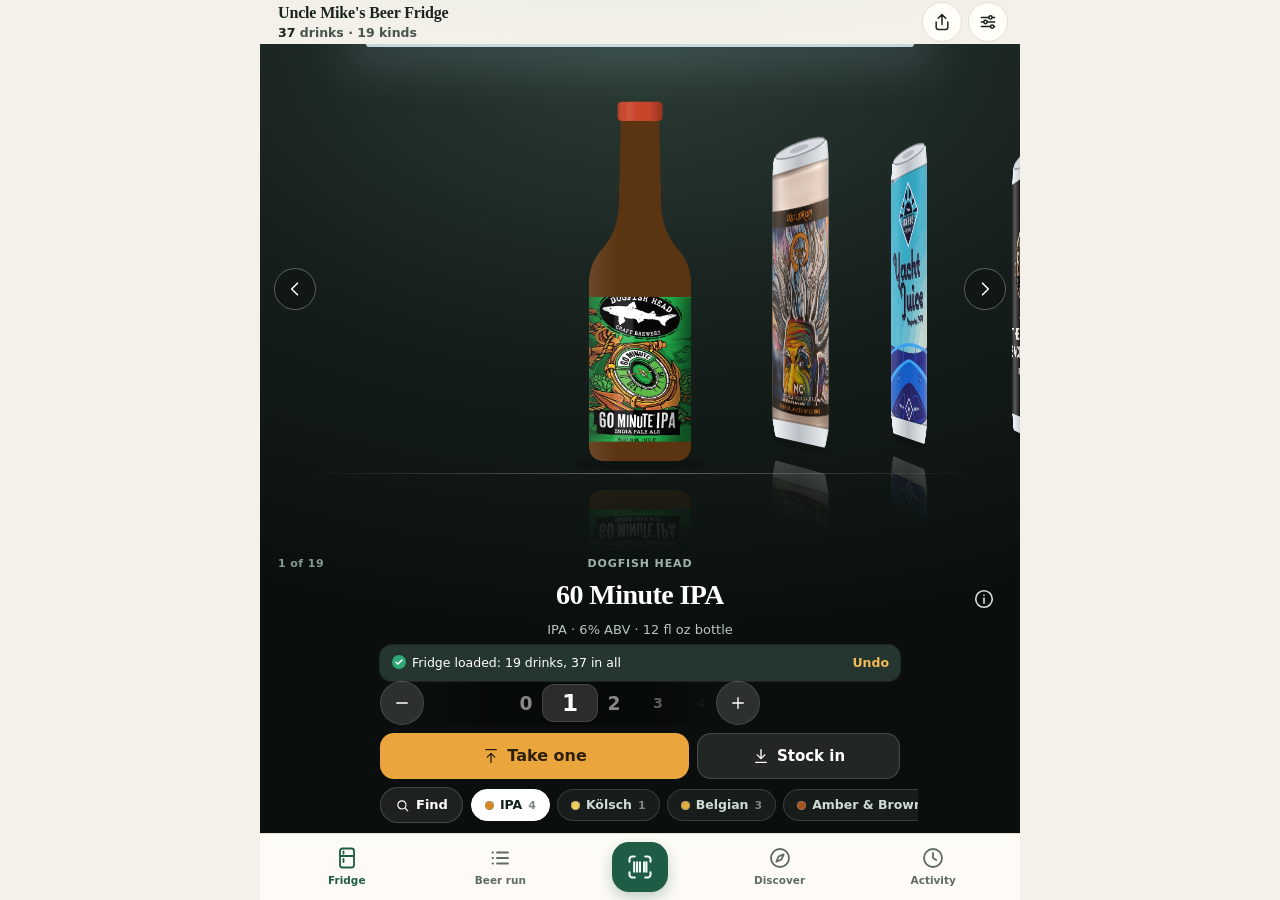
==== commit 07d54d35: "Deploy preview (next) 2026-11-28 11:21 UTC" ====
--- a/next/index.html
+++ b/next/index.html
@@ -20,7 +20,6 @@
     <svg width="0" height="0" style="position:absolute" aria-hidden="true">
       <defs>
         <symbol id="i-fridge" viewBox="0 0 24 24"><rect x="5" y="2.5" width="14" height="19" rx="2.5"/><path d="M5 10h14M8.5 5.5v2M8.5 13v3"/></symbol>
-        <symbol id="i-mug" viewBox="0 0 24 24"><path d="M5.5 7h9.5v11.5A2.5 2.5 0 0 1 12.5 21h-4.5a2.5 2.5 0 0 1-2.5-2.5z"/><path d="M15 9.5h2a2 2 0 0 1 2 2v2.5a2 2 0 0 1-2 2h-2"/><path d="M5.5 7a2.5 2.5 0 0 1 2.6-2.5 3 3 0 0 1 5.4.2A2 2 0 0 1 15 7"/><path d="M9 11v6M12 11v6"/></symbol>
         <symbol id="i-scan" viewBox="0 0 24 24"><path d="M3 7.5V5.5A2.5 2.5 0 0 1 5.5 3h2M16.5 3h2A2.5 2.5 0 0 1 21 5.5v2M21 16.5v2a2.5 2.5 0 0 1-2.5 2.5h-2M7.5 21h-2A2.5 2.5 0 0 1 3 18.5v-2"/><path d="M7 8v8M9.5 8v8M12 8v8M15.5 8v8M17.5 8v8"/></symbol>
         <symbol id="i-compass" viewBox="0 0 24 24"><circle cx="12" cy="12" r="9"/><path d="M15.6 8.4l-2.1 5.1-5.1 2.1 2.1-5.1z"/></symbol>
         <symbol id="i-clock" viewBox="0 0 24 24"><circle cx="12" cy="12" r="9"/><path d="M12 7v5l3.2 2"/></symbol>
@@ -37,15 +36,12 @@
         <symbol id="i-share" viewBox="0 0 24 24"><path d="M12 3v12M7.5 7.5L12 3l4.5 4.5"/><path d="M5 12v6.5A2.5 2.5 0 0 0 7.5 21h9a2.5 2.5 0 0 0 2.5-2.5V12"/></symbol>
         <symbol id="i-copy" viewBox="0 0 24 24"><rect x="8.5" y="8.5" width="12" height="12" rx="2.5"/><path d="M15.5 8.5V6A2.5 2.5 0 0 0 13 3.5H6A2.5 2.5 0 0 0 3.5 6v7A2.5 2.5 0 0 0 6 15.5h2.5"/></symbol>
         <symbol id="i-star" viewBox="0 0 24 24"><path d="M12 3.5l2.6 5.3 5.9.9-4.3 4.1 1 5.8L12 16.9l-5.2 2.7 1-5.8-4.3-4.1 5.9-.9z"/></symbol>
-        <symbol id="i-bag" viewBox="0 0 24 24"><path d="M5 8h14l-1.2 11.2A2 2 0 0 1 15.8 21H8.2a2 2 0 0 1-2-1.8z"/><path d="M9 8V6.5a3 3 0 0 1 6 0V8"/></symbol>
         <symbol id="i-list" viewBox="0 0 24 24"><path d="M9 6.5h11M9 12h11M9 17.5h11M4.5 6.5h.5M4.5 12h.5M4.5 17.5h.5"/></symbol>
         <symbol id="i-left" viewBox="0 0 24 24"><path d="M15 5l-7 7 7 7"/></symbol>
         <symbol id="i-right" viewBox="0 0 24 24"><path d="M9 5l7 7-7 7"/></symbol>
         <symbol id="i-trash" viewBox="0 0 24 24"><path d="M4 7h16M10 11v6M14 11v6M6 7l1 12.5A1.5 1.5 0 0 0 8.5 21h7a1.5 1.5 0 0 0 1.5-1.5L18 7M9 7V4.5A1.5 1.5 0 0 1 10.5 3h3A1.5 1.5 0 0 1 15 4.5V7"/></symbol>
         <symbol id="i-edit" viewBox="0 0 24 24"><path d="M4 20h4L19 9a2.8 2.8 0 0 0-4-4L4 16z"/><path d="M13.5 6.5l4 4"/></symbol>
         <symbol id="i-spark" viewBox="0 0 24 24"><path d="M11 3l1.8 5.2L18 10l-5.2 1.8L11 17l-1.8-5.2L4 10l5.2-1.8z"/><path d="M18.5 14.5l.8 2.2 2.2.8-2.2.8-.8 2.2-.8-2.2-2.2-.8 2.2-.8z"/></symbol>
-        <symbol id="i-snow" viewBox="0 0 24 24"><path d="M12 2.5v19M3.8 7.2l16.4 9.6M20.2 7.2L3.8 16.8"/><path d="M9.5 4.5L12 7l2.5-2.5M9.5 19.5L12 17l2.5 2.5"/></symbol>
-        <symbol id="i-image" viewBox="0 0 24 24"><rect x="3.5" y="5" width="17" height="14" rx="2.5"/><circle cx="9" cy="10" r="1.6"/><path d="M20.5 16l-5-5-8.5 8"/></symbol>
         <symbol id="i-globe" viewBox="0 0 24 24"><circle cx="12" cy="12" r="9"/><path d="M3 12h18M12 3a14 14 0 0 1 0 18M12 3a14 14 0 0 0 0 18"/></symbol>
         <symbol id="i-in" viewBox="0 0 24 24"><path d="M12 3.5v12M7 10.5l5 5 5-5M5 20.5h14"/></symbol>
         <symbol id="i-info" viewBox="0 0 24 24"><circle cx="12" cy="12" r="9"/><path d="M12 11v5.5M12 7.6v.2"/></symbol>
@@ -55,6 +51,8 @@
     </svg>
 
     <a class="skip-link" href="#main">Skip to content</a>
+    <div class="visually-hidden" id="announce" role="status" aria-live="polite"></div>
+    <div class="visually-hidden" id="announce-can" aria-live="polite"></div>
 
     <div class="app-shell" id="app">
       <!-- The strip: the glance, on every owner screen. -->
@@ -80,12 +78,12 @@
                 <div class="cf-track"></div>
                 <button class="cf-nav cf-next" type="button" aria-label="Next drink"><svg><use href="#i-right"/></svg></button>
               </div>
-              <div class="back" id="inv-back" role="region" aria-label="About this drink" hidden></div>
+              <div class="back" id="inv-back" role="region" aria-label="About this drink" tabindex="-1" hidden></div>
               <div class="stage-empty" id="inv-empty" hidden></div>
             </div>
             <div class="dock" id="inv-dock">
               <div class="cap">
-                <div class="cap-info" id="inv-cap-info" aria-live="polite"></div>
+                <div class="cap-info" id="inv-cap-info"></div>
                 <button class="cap-more" type="button" id="inv-more" aria-expanded="false" aria-controls="inv-back" aria-label="Details"><svg aria-hidden="true"><use href="#i-info"/></svg></button>
               </div>
               <div class="ctl">
@@ -95,12 +93,12 @@
                   <div class="count-row">
                     <button class="count-step" type="button" data-wheel-step="-1" aria-label="One fewer"><svg aria-hidden="true"><use href="#i-minus"/></svg></button>
                     <div class="wheel" role="spinbutton" tabindex="0" aria-label="Number on hand">
-                      <div class="wheel-track"></div>
+                      <div class="wheel-track" aria-hidden="true"></div>
                     </div>
                     <button class="count-step" type="button" data-wheel-step="1" aria-label="One more"><svg aria-hidden="true"><use href="#i-plus"/></svg></button>
                   </div>
                 </div>
-                <div class="slip" id="slip" role="status" aria-live="polite" hidden></div>
+                <div class="slip" id="slip" hidden></div>
               </div>
               <div class="cap-actions" id="inv-cap-actions"></div>
               <div class="rail" id="inv-rail">
@@ -142,16 +140,16 @@
 
         <!-- ============================== ACTIVITY ============================== -->
         <section class="screen face-list owner-only" id="screen-activity" data-route="activity" aria-labelledby="activity-title">
-          <header class="face-head">
-            <h1 id="activity-title" tabindex="-1">Cummings &amp; Goings</h1>
+          <header class="face-head face-head-tall">
+            <h1 id="activity-title" tabindex="-1" aria-label="Activity: Cummings and Goings">Cummings &amp; Goings</h1>
             <p class="face-sub" id="act-summary"></p>
           </header>
+          <div class="rail rail-light stat-row" id="act-stats" role="group" aria-label="Show"></div>
           <div class="panel" id="act-panel">
             <div class="act-undo" id="act-undo" hidden></div>
             <div class="act-round" id="act-round" hidden></div>
             <div class="activity-list" id="activity-list"></div>
           </div>
-          <div class="rail rail-light stat-row" id="act-stats" role="group" aria-label="Show"></div>
         </section>
 
         <!-- ============================== GUEST MENU (shared links only) ============================== -->
@@ -172,7 +170,7 @@
               <div class="stage-empty" id="menu-empty" hidden></div>
             </div>
             <div class="dock" id="menu-dock">
-              <div class="cap"><div class="cap-info" id="menu-caption" aria-live="polite"></div></div>
+              <div class="cap"><div class="cap-info" id="menu-caption"></div></div>
               <div class="story" id="menu-story"></div>
               <div class="rail">
                 <button class="rail-btn" type="button" id="menu-find" data-find="guest"><svg aria-hidden="true"><use href="#i-list"/></svg><span id="menu-find-text">See all</span></button>
@@ -227,7 +225,7 @@
         <div class="add-search">
           <label class="search-field search-big"><svg aria-hidden="true"><use href="#i-search"/></svg><input id="add-query" type="search" inputmode="search" placeholder="Search drinks or type a UPC" autocomplete="off" enterkeyhint="search" /></label>
           <p class="add-hint" id="add-hint"></p>
-          <div class="result-list" id="add-results" role="listbox" aria-label="Matching drinks"></div>
+          <div class="result-list" id="add-results" aria-label="Matching drinks"></div>
           <button class="text-btn add-custom" type="button" id="add-custom"><svg aria-hidden="true"><use href="#i-plus"/></svg>Can't find it? Add a new drink</button>
         </div>
 
@@ -327,7 +325,8 @@
         </header>
         <div class="form-body">
           <p class="form-note" id="form-note"></p>
-          <label class="field">Name<input id="f-name" required placeholder="e.g. All Day IPA" autocomplete="off" /></label>
+          <label class="field">Name<input id="f-name" required placeholder="e.g. All Day IPA" autocomplete="off" aria-describedby="f-name-error" /></label>
+          <p class="form-note form-error" id="f-name-error" role="alert" hidden>Give the drink a name.</p>
           <label class="field">Brewery / brand<input id="f-brand" list="brand-options" placeholder="e.g. Founders" autocomplete="off" /></label>
           <datalist id="brand-options"></datalist>
           <div class="field-row">
@@ -408,8 +407,8 @@
             <form class="loc-form" data-loc-form>
               <label class="search-field"><svg aria-hidden="true"><use href="#i-pin"/></svg><input placeholder="ZIP code or city" autocomplete="postal-code" enterkeyhint="go" data-loc-input /></label>
               <button class="btn btn-small" type="submit">Set</button>
-              <button class="btn btn-small btn-ghost" type="button" data-loc-device><svg aria-hidden="true"><use href="#i-locate"/></svg>Use my location</button>
-              <button class="text-btn" type="button" data-loc-cancel>Cancel</button>
+              <button class="btn btn-small btn-ghost" type="button" data-loc-device="1"><svg aria-hidden="true"><use href="#i-locate"/></svg>Use my location</button>
+              <button class="text-btn" type="button" data-loc-cancel="1">Cancel</button>
             </form>
             <p class="form-note" data-loc-status aria-live="polite"></p>
           </div>
@@ -457,7 +456,7 @@
       </div>
     </dialog>
 
-    <div class="toast" id="toast" role="status" aria-live="polite"><span id="toast-text"></span><span class="toast-actions" id="toast-actions"></span><button type="button" id="toast-action" hidden>Undo</button></div>
+    <div class="toast" id="toast"><span id="toast-text"></span><span class="toast-actions" id="toast-actions"></span><button type="button" id="toast-action" data-notice="undo" hidden>Undo</button></div>
 
     <script type="module" src="js/app.js"></script>
   </body>
--- a/next/styles.css
+++ b/next/styles.css
@@ -8,7 +8,7 @@
   --surface-3: #ede7da;
   --ink: #1b2420;
   --ink-2: #47544d;
-  --muted: #78837d;
+  --muted: #5f6a64;
   --line: #e5dfd2;
   --line-2: #d6cdbb;
   --brand: #1f5c45;
@@ -106,23 +106,8 @@
 
 /* ---------- Type & headings ---------- */
 .eyebrow { display: flex; align-items: center; gap: 5px; margin: 0 0 4px; font-size: 11px; font-weight: 800; letter-spacing: .13em; text-transform: uppercase; color: var(--brand); }
-.eyebrow.warn { color: var(--amber-text); }
 .eyebrow-icon { width: 14px; height: 14px; }
 .brand-line { margin: 0; font-size: 10.5px; font-weight: 800; letter-spacing: .08em; text-transform: uppercase; color: var(--muted); white-space: nowrap; overflow: hidden; text-overflow: ellipsis; }
-
-.topbar { display: flex; align-items: center; gap: 12px; }
-.brand-mark { width: 46px; height: 46px; flex: none; display: grid; place-items: center; border-radius: 15px; font: 800 18px/1 var(--font-display); letter-spacing: -.02em; color: #f6f1e4; background: linear-gradient(145deg, #2b7a5b, #123a2c); box-shadow: inset 0 0 0 1px rgb(255 255 255 / 16%), 0 6px 14px rgb(18 58 44 / 25%); }
-.topbar-text { flex: 1; min-width: 0; }
-.topbar h1 { margin: 0; font: 700 clamp(24px, 6.6vw, 32px)/1.02 var(--font-display); letter-spacing: -.03em; }
-
-.screen-head { display: flex; align-items: flex-end; justify-content: space-between; gap: 12px; padding: 6px 0 6px; }
-.screen-head h1 { margin: 0; font: 700 clamp(31px, 8.4vw, 42px)/1 var(--font-display); letter-spacing: -.035em; }
-.screen-sub { margin: 8px 0 0; max-width: 46ch; color: var(--ink-2); font-size: 14.5px; line-height: 1.4; }
-
-.section { margin-top: 30px; }
-.section-head { display: flex; align-items: flex-end; justify-content: space-between; gap: 12px; margin-bottom: 12px; }
-.section-head h2 { margin: 0; font: 700 23px/1.08 var(--font-display); letter-spacing: -.02em; }
-.section-blurb { margin: 5px 0 0; color: var(--ink-2); font-size: 13.5px; }
 
 /* ---------- Buttons ---------- */
 .btn { display: inline-flex; align-items: center; justify-content: center; gap: 7px; min-height: 46px; padding: 0 18px; border: 1px solid transparent; border-radius: 14px; background: var(--brand); color: var(--brand-ink); font-size: 15px; font-weight: 700; text-decoration: none; white-space: nowrap; transition: transform .12s ease, filter .12s ease; }
@@ -163,8 +148,6 @@
 .stepper button:disabled { opacity: .3; }
 .stepper svg { width: 18px; height: 18px; }
 .stepper output { min-width: 30px; text-align: center; font: 800 16px/1 var(--font-num); }
-.stepper-lg button { width: 42px; height: 42px; }
-.stepper-lg output { min-width: 40px; font-size: 19px; }
 
 .switch { position: relative; display: flex; align-items: center; gap: 10px; font-size: 13.5px; font-weight: 600; color: var(--ink-2); cursor: pointer; }
 .switch input { position: absolute; opacity: 0; pointer-events: none; }
@@ -180,9 +163,6 @@
 .chip { flex: none; display: inline-flex; align-items: center; gap: 6px; height: 34px; padding: 0 13px; border: 1px solid var(--line); border-radius: 99px; background: var(--surface); color: var(--ink-2); font-size: 13px; font-weight: 600; }
 .chip.is-active { background: var(--ink); border-color: var(--ink); color: var(--bg); }
 .chip-count { font: 700 11px/1 var(--font-num); opacity: .55; }
-.chips-sub { padding-top: 6px; }
-.chips-sub .chip { height: 30px; font-size: 12.5px; }
-.chips-tight { margin: 0; padding: 8px 0 2px; }
 .dot { display: inline-block; flex: none; width: 9px; height: 9px; border-radius: 50%; box-shadow: inset 0 0 0 1px rgb(140 140 140 / 55%); }
 
 .search-field { display: flex; align-items: center; gap: 8px; min-height: 46px; padding: 0 14px; border: 1px solid var(--line); border-radius: 14px; background: var(--surface); color: var(--muted); box-shadow: var(--shadow-1); }
@@ -193,74 +173,25 @@
 
 .select-pill select { appearance: none; -webkit-appearance: none; height: 34px; padding: 0 30px 0 12px; border: 1px solid var(--line); border-radius: 99px; background: var(--surface) url("data:image/svg+xml,%3Csvg xmlns='http://www.w3.org/2000/svg' viewBox='0 0 24 24' fill='none' stroke='%237a857f' stroke-width='2.4' stroke-linecap='round' stroke-linejoin='round'%3E%3Cpath d='M6 9l6 6 6-6'/%3E%3C/svg%3E") no-repeat right 10px center / 12px; color: var(--ink-2); font-size: 13px; font-weight: 600; }
 
-.lineup-tools { display: flex; align-items: center; gap: 8px; }
-.lineup-tools .search-field { flex: 1; min-width: 0; }
-.lineup-tools .select-pill { flex: none; }
-.lineup-tools .select-pill select { height: 46px; max-width: 148px; border-radius: 14px; box-shadow: var(--shadow-1); text-overflow: ellipsis; }
-.group-row { display: flex; align-items: center; gap: 8px; margin-top: 6px; }
-.group-row .chips { flex: 1; min-width: 0; margin-left: 0; padding: 4px var(--gutter) 4px 0; }
-.group-row .chip { height: 32px; font-size: 12.5px; }
 .group-pill { flex: none; }
 .group-pill select { height: 32px; padding-left: 31px; border-color: var(--line-2); background: url("data:image/svg+xml,%3Csvg xmlns='http://www.w3.org/2000/svg' viewBox='0 0 24 24' fill='none' stroke='%237a857f' stroke-width='2' stroke-linecap='round' stroke-linejoin='round'%3E%3Cpath d='M12 4l8 4-8 4-8-4z'/%3E%3Cpath d='M4 12l8 4 8-4'/%3E%3Cpath d='M4 16l8 4 8-4'/%3E%3C/svg%3E") no-repeat left 10px center / 15px, var(--surface) url("data:image/svg+xml,%3Csvg xmlns='http://www.w3.org/2000/svg' viewBox='0 0 24 24' fill='none' stroke='%237a857f' stroke-width='2.4' stroke-linecap='round' stroke-linejoin='round'%3E%3Cpath d='M6 9l6 6 6-6'/%3E%3C/svg%3E") no-repeat right 10px center / 12px; color: var(--ink); font-weight: 700; }
 .group-head { grid-column: 1 / -1; display: flex; align-items: center; gap: 7px; margin: 12px 2px 0; color: var(--ink-2); font: 800 11.5px/1 var(--font-body); letter-spacing: .1em; text-transform: uppercase; }
 .group-head:first-child { margin-top: 2px; }
 .group-head span { color: var(--muted); font: 700 11px/1 var(--font-num); letter-spacing: 0; }
 
-.stars { display: inline-block; font-size: 14px; line-height: 1; letter-spacing: 1px; }
 .stars::before { content: "★★★★★"; background: linear-gradient(90deg, var(--amber) calc(var(--rating) / 5 * 100%), var(--star-empty) calc(var(--rating) / 5 * 100%)); -webkit-background-clip: text; background-clip: text; color: transparent; }
-.rating-num { font: 700 13px/1 var(--font-num); }
-.rating-num small { font-weight: 600; opacity: .65; }
-.stars-empty { font-size: 12.5px; color: var(--muted); }
 
 /* ---------- Home ---------- */
-.hero { position: relative; overflow: hidden; display: grid; grid-template-columns: 1fr; gap: 8px 12px; margin: 20px 0 14px; padding: 20px 20px 16px; border-radius: 24px; color: #f3faf6; background: linear-gradient(135deg, #15443a 0%, #1f5c45 55%, #2b7a5b 100%); box-shadow: 0 16px 30px rgb(23 72 58 / 24%); }
-.hero-glow { position: absolute; top: -130px; right: -90px; width: 270px; height: 270px; border-radius: 50%; background: radial-gradient(circle, rgb(255 255 255 / 18%), transparent 65%); pointer-events: none; }
-.hero .eyebrow { color: #b6dbc9; }
-.hero-main { position: relative; }
-.hero-total { margin: 2px 0 0; color: #cfe6da; font-size: 15px; }
-.hero-total strong { font: 800 56px/.92 var(--font-num); letter-spacing: -.045em; color: #fff; }
-.hero-sub { margin: 6px 0 0; color: #cfe6da; font-size: 13px; }
-.hero-status { position: absolute; top: 16px; right: 16px; display: inline-flex; align-items: center; gap: 6px; padding: 7px 11px; border-radius: 99px; background: rgb(255 255 255 / 13%); font-size: 12px; font-weight: 700; white-space: nowrap; }
-.hero-status svg { width: 15px; height: 15px; }
-.hero[data-state="low"] .hero-status { background: var(--amber); color: var(--amber-ink); }
-.hero[data-state="empty"] .hero-status { background: #c2493d; color: #fff; }
-.hero-bar { grid-column: 1 / -1; display: flex; gap: 2px; height: 8px; margin-top: 8px; overflow: hidden; border-radius: 99px; background: rgb(255 255 255 / 12%); }
-.hero-legend { grid-column: 1 / -1; display: flex; flex-wrap: wrap; gap: 4px 12px; margin: 2px 0 0; padding: 0; list-style: none; color: #cfe6da; font-size: 11.5px; }
-.hero-legend i { display: inline-block; width: 8px; height: 8px; margin-right: 5px; border-radius: 50%; }
-.hero-legend b { color: #fff; font-family: var(--font-num); }
-
-.quick-actions { display: grid; grid-template-columns: repeat(3, minmax(0, 1fr)); gap: 10px; margin-top: 22px; }
+
 #lineup { margin-top: 22px; }
-#lineup .section-head { margin-bottom: 4px; }
-#lineup .lineup-tools { margin-top: 8px; }
-.qa { display: flex; flex-direction: column; align-items: flex-start; gap: 10px; padding: 14px 12px 13px; border: 1px solid var(--line); border-radius: 18px; background: var(--surface); box-shadow: var(--shadow-1); color: var(--ink); text-align: left; transition: transform .12s ease; }
-.qa:active { transform: scale(.98); }
-.qa svg { width: 22px; height: 22px; padding: 7px; box-sizing: content-box; border-radius: 12px; background: var(--brand-soft); color: var(--brand); }
-.qa b { display: block; font-size: 14px; }
-.qa small { display: block; margin-top: 2px; color: var(--muted); font-size: 11.5px; line-height: 1.25; }
-.qa-primary { border-color: transparent; background: var(--amber); color: var(--amber-ink); }
-.qa-primary svg { background: rgb(255 255 255 / 38%); color: var(--amber-ink); }
-.qa-primary small { color: rgb(46 32 8 / 72%); }
 
 .h-scroll { display: flex; gap: 10px; overflow-x: auto; margin: 0 calc(var(--gutter) * -1); padding: 2px var(--gutter) 12px; scroll-snap-type: x proximity; scrollbar-width: none; }
 .h-scroll > * { scroll-snap-align: start; }
 
-.low-card { flex: none; width: 252px; display: flex; align-items: center; gap: 10px; padding: 10px; border: 1px solid var(--line); border-radius: 18px; background: var(--surface); box-shadow: var(--shadow-1); }
-.low-art { flex: none; width: 46px; height: 66px; display: grid; place-items: center; padding: 0; border: 0; border-radius: 12px; background: radial-gradient(ellipse at 50% 30%, var(--surface), var(--surface-3)); }
-.low-art .art { width: auto; height: 60px; }
-.low-text { flex: 1; min-width: 0; }
-.low-text b { display: block; font-size: 14px; white-space: nowrap; overflow: hidden; text-overflow: ellipsis; }
-.low-left { display: inline-block; margin-top: 4px; padding: 2px 8px; border-radius: 99px; background: var(--amber-soft); color: var(--amber-text); font-size: 11px; font-weight: 800; }
-.low-left.is-out { background: var(--danger-soft); color: var(--danger); }
-
-.pick-grid { display: grid; grid-template-columns: repeat(2, minmax(0, 1fr)); gap: 10px; }
 .pick { position: relative; flex: none; width: 174px; display: flex; flex-direction: column; padding: 10px; border: 1px solid var(--line); border-radius: var(--radius); background: var(--surface); box-shadow: var(--shadow-1); }
-.pick-grid .pick { width: auto; }
 .pick-art { display: grid; place-items: center; height: 134px; padding: 8px 0; border: 0; border-radius: 14px; background: radial-gradient(ellipse at 50% 32%, var(--surface), var(--surface-3)); }
 .pick-art .art { width: auto; height: 118px; transition: transform .2s ease; }
 .pick-art:hover .art { transform: translateY(-3px) rotate(-2deg); }
-.pick-compact .pick-art { height: 116px; }
-.pick-compact .pick-art .art { height: 100px; }
 .pick-body { min-width: 0; }
 .pick-reason { margin: 10px 0 3px; color: var(--brand); font-size: 11.5px; font-weight: 700; line-height: 1.25; }
 .pick h3 { margin: 2px 0 3px; font-size: 15px; line-height: 1.15; }
@@ -273,7 +204,6 @@
 .inventory-list { display: grid; grid-template-columns: minmax(0, 1fr); gap: 8px; margin-top: 10px; }
 .inv-row { width: 100%; display: flex; align-items: center; gap: 12px; padding: 8px 12px 8px 8px; border: 1px solid var(--line); border-radius: 16px; background: var(--surface); color: var(--ink); text-align: left; box-shadow: var(--shadow-1); transition: transform .12s ease; }
 .inv-row:active { transform: scale(.99); }
-.inv-row.is-out { opacity: .62; }
 .inv-text { flex: 1; min-width: 0; display: flex; flex-direction: column; gap: 1px; }
 .inv-text b { font-size: 15px; white-space: nowrap; overflow: hidden; text-overflow: ellipsis; }
 .inv-meta { color: var(--muted); font-size: 12px; white-space: nowrap; overflow: hidden; text-overflow: ellipsis; }
@@ -293,11 +223,6 @@
 .empty-card p { margin: 0 0 8px; color: var(--muted); font-size: 13.5px; }
 
 /* ---------- Menu + cover flow ---------- */
-.guest-banner { display: flex; align-items: center; gap: 12px; margin-bottom: 12px; padding: 12px 14px; border: 1px solid var(--line); border-radius: 18px; background: var(--surface); }
-.guest-banner > svg { width: 26px; height: 26px; color: var(--brand); }
-.guest-banner p { margin: 0; }
-.guest-banner b { display: block; font-size: 15px; }
-.guest-banner span { color: var(--muted); font-size: 12.5px; }
 
 .stage { --star-empty: rgb(255 255 255 / 22%); position: relative; isolation: isolate; overflow: hidden; flex: 1; min-width: 0; min-height: 0; display: grid; grid-template-columns: minmax(0, 1fr); grid-template-rows: minmax(0, 1fr) auto; margin: 0; padding: 0; color: #eef3f0; background: radial-gradient(130% 75% at 50% 0%, #2c3d36 0%, #151e1b 52%, #0a0f0d 100%); }
 .stage::before { content: ""; position: absolute; top: 0; left: 14%; right: 14%; height: 3px; border-radius: 0 0 6px 6px; background: rgb(226 246 255 / 85%); box-shadow: 0 0 46px 20px rgb(186 228 255 / 16%); pointer-events: none; }
@@ -318,8 +243,6 @@
 /* The reflection is only worth its cost on the cans around the middle. No CSS filter here:
    a filter on every card is what an iPhone drops first when it runs short of memory. */
 .cf-card.is-near .cf-art .art { -webkit-box-reflect: below 3px linear-gradient(transparent 80%, rgb(255 255 255 / 26%)); }
-.cf-card.is-out .cf-art { opacity: .5; filter: grayscale(.75); }
-.cf-flag { position: absolute; top: 13%; left: 50%; padding: 3px 10px; border-radius: 6px; background: #c9473c; color: #fff; font: 800 11px/1.25 var(--font-body); letter-spacing: .12em; text-transform: uppercase; box-shadow: 0 4px 10px rgb(0 0 0 / 35%); transform: translateX(-50%) rotate(-8deg); }
 .cf-card:focus-visible { outline: none; }
 .cf-card:focus-visible .art { outline: 2px solid var(--amber); outline-offset: 8px; border-radius: 10px; }
 .cf-nav { position: absolute; top: 44%; z-index: 120; width: 42px; height: 42px; display: grid; place-items: center; border: 1px solid rgb(255 255 255 / 30%); border-radius: 50%; background: rgb(14 20 18 / 58%); color: #fff; backdrop-filter: blur(6px); -webkit-backdrop-filter: blur(6px); }
@@ -329,14 +252,7 @@
 @media (hover: none) { .cf-nav { display: none; } }
 .shelf { display: none; }
 
-.cf-map { display: flex; gap: 3px; margin: 0 22px 8px; }
-.cf-seg { flex: 1; min-width: 8px; height: 28px; padding: 11px 0; border: 0; background: none; }
-.cf-seg i { display: block; height: 6px; border-radius: 99px; background: var(--seg); box-shadow: inset 0 0 0 1px rgb(255 255 255 / 22%); opacity: .5; transition: opacity .2s ease, transform .2s ease; }
-.cf-seg.is-current i { opacity: 1; transform: scaleY(1.5); box-shadow: 0 0 0 1.5px rgb(255 255 255 / 85%), 0 0 12px var(--seg); }
-.cf-caption { min-height: 168px; padding: 0 20px; text-align: center; }
 .cap-pos { display: flex; align-items: center; justify-content: center; gap: 8px; margin: 0 0 8px; }
-.cap-pos .cap-count { margin: 0; }
-.cap-group { display: inline-flex; align-items: center; gap: 6px; max-width: 70%; padding: 4px 10px; border-radius: 99px; background: rgb(255 255 255 / 10%); color: #e3ece7; font-size: 11.5px; font-weight: 700; white-space: nowrap; overflow: hidden; text-overflow: ellipsis; }
 .cap-avail.is-low { background: rgb(234 165 61 / 20%); color: #f3c26b; }
 .cap-avail.is-out { background: rgb(201 71 60 / 26%); color: #ffa197; }
 
@@ -356,33 +272,13 @@
 .wheel-num.is-on { color: var(--cc-ink); font-weight: 800; }
 .count-note { min-height: 1.35em; margin: 7px 0 0; color: var(--cc-muted); font-size: 11.5px; text-align: center; }
 .count-ctl.is-pending .count-note { color: var(--cc-pending); font-weight: 700; }
-.item-owner .count-ctl { --cc-line: var(--line); --cc-bg: var(--surface-2); --cc-well: var(--surface-3); --cc-lens: var(--surface); --cc-ink: var(--ink); --cc-dim: var(--ink-2); --cc-muted: var(--muted); --cc-pending: var(--amber-text); max-width: none; margin: 0 0 10px; }
-.cf-caption .brand-line { color: #9db3a9; font-size: 11px; }
-.cap-count { margin: 0 0 6px; color: #849a90; font: 600 11px/1 var(--font-num); letter-spacing: .06em; }
 .cap-name { margin: 3px 0 4px; color: #fff; font: 700 28px/1.05 var(--font-display); letter-spacing: -.02em; }
 .cap-meta { margin: 0 0 9px; color: #b8c6bf; font-size: 13.5px; }
-.cap-row { display: flex; justify-content: center; align-items: center; gap: 8px; color: #d7e2dc; font-size: 13px; }
 .cap-avail { padding: 3px 9px; border-radius: 99px; background: rgb(92 184 145 / 18%); color: #8fe0bb; font: 800 12px/1.3 var(--font-num); }
 .cap-actions { display: flex; flex-wrap: wrap; justify-content: center; gap: 8px; margin-top: 14px; }
 .stage .btn-ghost, .stage .stepper { border-color: rgb(255 255 255 / 16%); background: rgb(255 255 255 / 10%); color: #fff; }
 .stage .stepper button:active { background: rgb(255 255 255 / 12%); }
 
-.menu-grid { display: grid; grid-template-columns: repeat(2, minmax(0, 1fr)); gap: 12px; margin-top: 8px; }
-.menu-card { display: flex; flex-direction: column; padding: 10px 12px 12px; border: 1px solid var(--line); border-radius: var(--radius); background: var(--surface); box-shadow: var(--shadow-1); }
-.menu-card.is-selected { border-color: var(--amber); box-shadow: 0 0 0 2px var(--amber-soft), var(--shadow-1); }
-.menu-card-art { display: grid; place-items: center; height: 152px; margin-bottom: 10px; padding: 0; border: 0; border-radius: 14px; background: radial-gradient(ellipse at 50% 30%, var(--surface), var(--surface-3)); }
-.menu-card-art .art { width: auto; height: 134px; }
-.menu-card h3 { margin: 2px 0 2px; font-size: 15px; line-height: 1.15; }
-.menu-card-meta { margin: 0 0 8px; color: var(--muted); font-size: 12px; }
-.menu-card-row { display: flex; align-items: center; justify-content: space-between; margin: auto 0 10px; font-size: 12px; }
-.menu-card-row .cap-avail { background: var(--brand-soft); color: var(--brand); }
-.menu-card .btn, .menu-card .stepper { width: 100%; }
-.menu-card .stepper { justify-content: space-between; }
-
-.share-card { display: flex; align-items: center; gap: 16px; margin-top: 20px; padding: 18px; border: 1px solid var(--line); border-radius: 22px; background: linear-gradient(135deg, var(--brand-soft), var(--surface) 72%); }
-.share-copy { flex: 1; min-width: 0; }
-.share-copy h2 { margin: 0 0 6px; font: 700 22px/1.1 var(--font-display); }
-.share-copy p:not(.eyebrow) { margin: 0 0 12px; color: var(--ink-2); font-size: 13px; line-height: 1.45; }
 .share-actions { display: flex; flex-wrap: wrap; gap: 8px; }
 .qr-card { flex: none; width: 136px; padding: 10px; border-radius: 16px; background: #fff; text-align: center; box-shadow: var(--shadow-1); }
 .qr { display: grid; place-items: center; width: 116px; height: 116px; margin: 0 auto; }
@@ -390,13 +286,6 @@
 .qr[aria-busy="true"] { border-radius: 8px; background: repeating-linear-gradient(45deg, #f1f1f1 0 6px, #e7e7e7 6px 12px); animation: pulse 1.2s infinite; }
 .qr-card > span { display: block; margin-top: 6px; color: #6b7570; font-size: 10px; font-weight: 800; letter-spacing: .07em; text-transform: uppercase; }
 .qr-fallback { margin: 0; color: #555; font-size: 11px; }
-
-.order-bar { position: fixed; z-index: 30; left: 50%; bottom: calc(var(--tabbar-h) + env(safe-area-inset-bottom) + 10px); width: min(calc(100% - 24px), 540px); display: flex; align-items: center; gap: 12px; padding: 10px 10px 10px 12px; border: 1px solid rgb(255 255 255 / 8%); border-radius: 18px; background: #16231d; color: #fff; box-shadow: 0 14px 30px rgb(10 20 15 / 35%); transform: translateX(-50%); animation: rise-x .25s ease; }
-.order-icon { flex: none; width: 38px; height: 38px; display: grid; place-items: center; border-radius: 12px; background: rgb(255 255 255 / 10%); }
-.order-icon svg { width: 20px; height: 20px; }
-.order-bar > div { flex: 1; min-width: 0; }
-.order-bar b { display: block; font-size: 14px; }
-.order-bar small { color: #b8cbc1; font-size: 11.5px; }
 
 /* ---------- Discover ---------- */
 .loc-card { margin: 6px 0 8px; padding: 14px; border: 1px solid var(--line); border-radius: 20px; background: var(--surface); box-shadow: var(--shadow-1); }
@@ -409,15 +298,6 @@
 .loc-form { display: flex; flex-wrap: wrap; gap: 8px; margin-top: 12px; }
 .loc-form .search-field { flex: 1 1 180px; box-shadow: none; }
 
-.occasion { margin: 20px calc(var(--gutter) * -1) 0; padding: 18px 0 4px; background: linear-gradient(135deg, var(--amber-soft), transparent 85%); }
-.occasion-head { padding: 0 var(--gutter); }
-.occasion h2 { margin: 0; font: 700 26px/1.05 var(--font-display); letter-spacing: -.02em; }
-.occasion-head p:last-child { margin: 5px 0 12px; color: var(--ink-2); font-size: 14px; }
-
-.gap-card .section-head { margin-bottom: 10px; }
-
-.brewery-list { display: grid; gap: 10px; }
-.brewery { padding: 14px; border: 1px solid var(--line); border-radius: 18px; background: var(--surface); box-shadow: var(--shadow-1); }
 .brewery-top { display: flex; justify-content: space-between; gap: 10px; }
 .brewery-top b { display: block; font-size: 15px; }
 .brewery-top span { color: var(--muted); font-size: 12.5px; }
@@ -425,11 +305,7 @@
 .brewery-beers { display: flex; flex-wrap: wrap; gap: 6px; margin-top: 10px; }
 .beer-chip { display: inline-flex; align-items: center; gap: 6px; padding: 5px 10px; border: 1px solid var(--line); border-radius: 99px; background: var(--surface-2); color: var(--ink); font-size: 12px; font-weight: 600; }
 .brewery-actions { display: flex; flex-wrap: wrap; gap: 6px; margin-top: 12px; }
-.credit { margin: 8px 2px 0; color: var(--muted); font-size: 11.5px; }
-.credit a { color: inherit; }
-
-.run-card { padding: 16px; border: 1px solid var(--line); border-radius: 22px; background: var(--surface); box-shadow: var(--shadow-1); }
-.run-card .section-head { margin-bottom: 4px; }
+
 .run-row { display: flex; align-items: center; gap: 10px; padding: 10px 0; border-top: 1px solid var(--line); }
 .run-row:first-child { border-top: 0; }
 .run-row > div { flex: 1; min-width: 0; }
@@ -568,23 +444,6 @@
 .item-origin { margin: 0 0 8px; color: var(--ink-2); font-size: 13px; }
 .tag-row { display: flex; flex-wrap: wrap; gap: 5px; margin-bottom: 6px; }
 .tag-pill { padding: 3px 8px; border: 1px solid var(--line); border-radius: 99px; background: var(--surface-2); color: var(--ink-2); font-size: 11.5px; font-weight: 600; }
-.rating-line { display: inline-flex; align-items: center; gap: 6px; padding: 4px 0; border: 0; background: none; color: var(--ink); font-size: 13px; }
-.rate-link { margin-left: 4px; color: var(--brand); font-weight: 700; }
-.order-line { display: flex; align-items: center; justify-content: space-between; gap: 12px; padding: 14px; border-radius: 16px; background: var(--amber-soft); }
-.order-line b { display: block; font-size: 15px; }
-.order-line small { color: var(--ink-2); font-size: 12px; }
-.owner-grid { display: grid; grid-template-columns: 1fr 1fr; gap: 10px; }
-.owner-cell { display: flex; flex-direction: column; gap: 8px; padding: 12px; border: 1px solid var(--line); border-radius: 16px; background: var(--surface-2); }
-.owner-cell > span { color: var(--muted); font-size: 12px; font-weight: 700; }
-.owner-cell .stepper { align-self: flex-start; background: var(--surface); }
-.owner-cell-row { flex-direction: row; align-items: center; justify-content: space-between; padding: 8px 8px 8px 14px; }
-.owner-cell-row .stepper { align-self: center; }
-#item-par.is-default { color: var(--muted); }
-.item-actions { display: grid; grid-template-columns: repeat(3, minmax(0, 1fr)) auto; gap: 6px; margin: 14px 0 10px; }
-.item-actions .btn { min-width: 0; padding: 0 8px; }
-.item-actions #item-delete { width: 40px; padding: 0; }
-.item-actions #item-delete.is-armed { grid-column: 1 / -1; width: auto; }
-.item-codes { margin: 0 0 6px; color: var(--muted); font-size: 12px; }
 .hist-row { display: flex; align-items: center; gap: 10px; padding: 8px 0; border-top: 1px solid var(--line); font-size: 13px; }
 .hist-row time { margin-left: auto; color: var(--muted); font-size: 12px; }
 .hist-row span:first-child { min-width: 36px; font: 800 13px/1 var(--font-num); }
@@ -603,16 +462,6 @@
 .form-panel .btn-block { margin-top: 18px; }
 
 /* Order + rating */
-.order-lines { margin: 8px 0 4px; }
-.order-row, .rate-row { display: flex; align-items: center; gap: 12px; padding: 10px 0; border-top: 1px solid var(--line); }
-.order-row:first-child, .rate-row:first-child { border-top: 0; }
-.order-text, .rate-text { flex: 1; min-width: 0; }
-.order-text b, .rate-text b { display: block; font-size: 15px; white-space: nowrap; overflow: hidden; text-overflow: ellipsis; }
-.order-text small, .rate-text small { color: var(--muted); font-size: 12px; }
-.order-panel .btn-block { margin-top: 16px; }
-.order-panel .text-btn.btn-block { justify-content: center; margin-top: 6px; }
-.rate-list { margin: 10px 0 16px; }
-.rate-row { flex-wrap: wrap; }
 .star-picker { display: flex; gap: 2px; width: 100%; padding-left: 58px; }
 .star-picker button { width: 42px; height: 42px; display: grid; place-items: center; padding: 0; border: 0; background: none; color: var(--line-2); }
 .star-picker svg { width: 30px; height: 30px; }
@@ -645,15 +494,8 @@
 /* ---------- Larger screens ---------- */
 @media (min-width: 700px) {
   .inventory-list { grid-template-columns: 1fr 1fr; }
-  .brewery-list { grid-template-columns: 1fr 1fr; }
-  .menu-grid { grid-template-columns: repeat(3, minmax(0, 1fr)); }
-  .pick-grid { grid-template-columns: repeat(4, minmax(0, 1fr)); }
 }
 @media (max-width: 370px) {
-  .quick-actions { gap: 7px; }
-  .qa { padding: 12px 9px; }
-  .qa small { display: none; }
-  .share-card { flex-direction: column; align-items: stretch; }
   .qr-card { align-self: center; }
 }
 
@@ -673,20 +515,6 @@
 }
 
 /* ---------- Real labels, beer notes and the brewery card ---------- */
-.item-desc { margin: -6px 2px 12px; color: var(--ink-2); font-size: 14px; line-height: 1.45; }
-.brewery { margin: 0 0 14px; border: 1px solid var(--line); border-radius: 14px; background: var(--surface-2); }
-.brewery summary { display: flex; align-items: center; gap: 10px; min-height: 52px; padding: 8px 12px; list-style: none; cursor: pointer; -webkit-tap-highlight-color: transparent; }
-.brewery summary::-webkit-details-marker { display: none; }
-.brewery summary > svg { flex: none; width: 18px; height: 18px; color: var(--brand); }
-.brewery-head { flex: 1; min-width: 0; display: grid; gap: 1px; }
-.brewery-head b { font-size: 14px; overflow: hidden; text-overflow: ellipsis; white-space: nowrap; }
-.brewery-head small { color: var(--muted); font-size: 12.5px; overflow: hidden; text-overflow: ellipsis; white-space: nowrap; }
-.brewery summary .brewery-chev { width: 16px; height: 16px; color: var(--muted); transition: transform .18s; }
-.brewery[open] summary .brewery-chev { transform: rotate(90deg); }
-.brewery summary:focus-visible { outline: 2.5px solid var(--brand); outline-offset: 2px; border-radius: 14px; }
-.brewery p { margin: 0; padding: 0 14px 6px 40px; color: var(--ink-2); font-size: 13.5px; line-height: 1.5; }
-.brewery .text-btn { margin: 0 14px 8px 40px; }
-.brewery .text-btn[hidden] { display: none; }
 
 /* ---------- Fridge list (a batch of drinks opened from a link) ---------- */
 .stock-rows { margin: 12px 0 14px; border-top: 1px solid var(--line); border-bottom: 1px solid var(--line); }
@@ -710,7 +538,6 @@
 .coverflow.is-letgo .cf-hint { border-color: transparent; background: #c9473c; }
 .out-link { display: flex; width: fit-content; margin: 12px auto 0; color: var(--ink-2); }
 .out-link[hidden] { display: none; }
-.cap-hint { margin: 12px 0 0; color: rgb(255 255 255 / 52%); font-size: 12px; line-height: 1.4; text-align: center; }
 @media (prefers-reduced-motion: reduce) { .cf-card.is-lifted .cf-art, .cf-hint { transition: none; } }
 
 /* ==========================================================================
@@ -768,7 +595,8 @@
 .slip-btn { position: relative; flex: none; display: inline-flex; align-items: center; gap: 4px; height: 100%; padding: 0 9px; border: 0; background: none; color: #f3b955; font-size: 12.5px; font-weight: 800; white-space: nowrap; }
 .slip-btn::before { content: ""; position: absolute; inset: -8px 0 0; } /* a 44px target without a taller line */
 .slip-btn svg { width: 15px; height: 15px; }
-.slip-btn.is-name { max-width: 84px; overflow: hidden; text-overflow: ellipsis; display: inline-block; line-height: var(--slip-h); padding: 0 10px; border-radius: 99px; color: #fff; }
+.slip-btn.is-name { flex: 0 1 auto; min-width: 44px; overflow: hidden; text-overflow: ellipsis; display: inline-block; line-height: var(--slip-h); padding: 0 10px; border-radius: 99px; color: #fff; }
+.slip:has([data-round-by]) .slip-text, .slip:has([data-round-other]) .slip-text { flex: none; margin-right: auto; }
 .slip-stars { display: flex; height: 100%; }
 .slip-stars button { position: relative; width: 38px; height: 100%; display: grid; place-items: center; padding: 0; border: 0; background: none; color: #f1c46a; }
 .slip-stars button::before { content: ""; position: absolute; inset: -8px 0 0; }
@@ -788,7 +616,6 @@
 .pack-cancel { flex: 1.5; border-color: transparent; background: none; color: var(--muted); font: 700 13px/1 var(--font-body); }
 .stage .pack-chip { border-color: rgb(255 255 255 / 18%); background: rgb(255 255 255 / 12%); color: #fff; }
 .stage .pack-cancel { border-color: transparent; background: none; color: #b8c6bf; }
-.pack-label { flex: none; align-self: center; margin-right: 2px; color: var(--muted); font-size: 12px; font-weight: 700; }
 
 .rail { display: flex; align-items: center; gap: 8px; height: var(--rail-h); margin-top: var(--dock-gap); min-width: 0; }
 .rail-btn { flex: none; display: inline-flex; align-items: center; gap: 6px; height: 100%; padding: 0 14px; border: 1px solid rgb(255 255 255 / 18%); border-radius: 99px; background: rgb(255 255 255 / 8%); color: #fff; font-size: 13px; font-weight: 700; }
@@ -816,7 +643,8 @@
 .d-brewery[aria-expanded="true"] .d-chev { transform: rotate(90deg); }
 .d-about { margin: 0; color: #c9d5ce; font-size: 13px; line-height: 1.42; display: -webkit-box; -webkit-box-orient: vertical; -webkit-line-clamp: 4; overflow: hidden; }
 .back > * { flex: none; }
-.back .d-about { flex: 0 1 auto; min-height: 0; -webkit-line-clamp: 7; }
+.back .d-about { flex: none; -webkit-line-clamp: 5; }
+@media (min-height: 780px) { .back .d-about { -webkit-line-clamp: 9; } }
 .d-link { align-self: flex-start; display: inline-flex; align-items: center; gap: 5px; min-height: 30px; color: #8fe0bb; font-size: 13px; font-weight: 700; text-decoration: none; }
 .d-link svg { width: 15px; height: 15px; }
 .d-row { display: flex; align-items: center; justify-content: space-between; gap: 8px; min-height: 38px; }
@@ -825,7 +653,7 @@
 .d-all svg { width: 13px; height: 13px; }
 .back .d-history, .back .d-codes { display: none; }
 @media (min-height: 780px) { .back .d-history, .back .d-codes { display: block; } }
-.d-avg { min-width: 0; overflow: hidden; color: #b8c6bf; font: 700 12px/1 var(--font-num); white-space: nowrap; text-overflow: ellipsis; }
+.d-avg { flex: none; color: #b8c6bf; font: 700 12px/1 var(--font-num); white-space: nowrap; }
 .d-alert { display: flex; align-items: center; gap: 6px; color: #b8c6bf; font-size: 12px; white-space: nowrap; }
 .back .stepper, .item-body .stepper { height: 36px; }
 .back .stepper { border-color: rgb(255 255 255 / 16%); background: rgb(255 255 255 / 8%); color: #fff; }
@@ -843,10 +671,11 @@
 .d-actions .d-trash { flex: none; width: 44px; }
 .back .btn-ghost { border-color: rgb(255 255 255 / 16%); background: rgb(255 255 255 / 8%); color: #fff; }
 .back .btn-danger { color: #ff9c8f; }
-@media (max-height: 600px) {
+@media (max-height: 656px) {
   .back { gap: 3px; padding: 8px 12px; }
-  .d-desc { -webkit-line-clamp: 2; font-size: 13px; }
+  .back .d-desc { -webkit-line-clamp: 2; font-size: 13px; }
   .back .d-alertrow { display: none; }
+  .back .d-about { flex: none; -webkit-line-clamp: 2; }
 }
 @media (min-height: 780px) { .d-desc { -webkit-line-clamp: 4; } }
 
@@ -906,7 +735,7 @@
 .pick-actions .pack { height: 40px; gap: 4px; }
 .pick-actions .pack-chip { font-size: 14px; border-radius: 10px; }
 .pick-actions .pack-other { display: none; }
-.pick-x { width: 36px; height: 36px; top: 9px; right: 9px; }
+.pick-x { width: 40px; height: 40px; top: 6px; right: 6px; }
 .discover-note { display: grid; place-content: center; justify-items: center; gap: 8px; height: 100%; padding: 20px var(--gutter); text-align: center; color: var(--muted); }
 .panel-x .loc-card { margin: 4px var(--gutter); }
 .brewery-card { flex: none; width: 272px; max-height: 460px; display: flex; flex-direction: column; gap: 8px; padding: 14px; border: 1px solid var(--line); border-radius: var(--radius); background: var(--surface); box-shadow: var(--shadow-1); }
@@ -932,13 +761,16 @@
 .round-row b { font-size: 14px; white-space: nowrap; overflow: hidden; text-overflow: ellipsis; }
 .round-row time { color: var(--muted); font-size: 12px; }
 .round-row .star-picker button { width: 34px; height: 36px; }
-.round-names { display: flex; gap: 6px; justify-content: flex-end; min-width: 0; overflow: hidden; }
+.round-names { grid-column: 1 / -1; display: flex; gap: 6px; justify-content: flex-start; min-width: 0; padding-bottom: 4px; overflow: hidden; }
 .round-names .chip { height: 32px; padding: 0 10px; font-size: 12.5px; }
 .act-filter { display: flex; align-items: center; gap: 8px; margin: 0 0 6px; }
 
 /* ---------- Guest menu ---------- */
 .strip-guest h1 { font-size: 17px; }
-.story { display: grid; gap: 6px; padding: 4px 0 2px; color: #c9d5ce; }
+/* A fixed height: the cans must not change size from one drink to the next. */
+.story { display: grid; align-content: start; gap: 6px; height: 176px; padding: 4px 0 2px; overflow: hidden; color: #c9d5ce; }
+.story .d-about { -webkit-line-clamp: 3; }
+@media (max-height: 600px) { .story { height: 132px; } .story .d-desc, .story .d-about { -webkit-line-clamp: 2; } }
 .story .d-desc { text-align: center; }
 .story .d-brewery { pointer-events: none; }
 .guest-foot { margin: var(--dock-gap) 0 0; color: #8fa59b; font-size: 12px; line-height: 1.4; text-align: center; }
@@ -1007,7 +839,7 @@
 .toast { pointer-events: none !important; }
 .toast.is-visible button { pointer-events: auto; }
 .toast-actions { display: contents; }
-.toast button { min-height: 32px; }
+.toast button { min-height: 40px; padding: 4px 10px; }
 #sheet-add[data-kind="preset"] .add-foot .switch { visibility: hidden; }
 
 /* ---------- Short screens (a phone on its side, heavy zoom): scroll rather than clip ---------- */
@@ -1028,3 +860,47 @@
 .act-text { display: block; }
 .act-text small { display: block; }
 .rail-chips { position: relative; }
+
+/* ---------- Fit, reach and contrast (after the review) ---------- */
+.stage :focus-visible { outline-color: var(--amber); }
+.back:focus { outline: none; }
+.form-error { color: var(--danger); font-weight: 600; }
+.form-error[hidden] { display: none; }
+
+/* The style line gives way; the rating and the badges beside it never do. */
+.cap-meta { display: flex; align-items: center; justify-content: center; gap: 6px; }
+.cap-meta-text { min-width: 0; overflow: hidden; text-overflow: ellipsis; }
+.cap-meta .cap-star, .cap-meta .cap-avail { flex: none; margin-left: 0; }
+
+/* Stars sized for where they are, with the History link at the end of their row. */
+.d-rate .star-picker, .round-row .star-picker { width: auto; padding-left: 0; }
+.d-rate .d-all { margin-left: auto; min-height: 40px; }
+.d-origin { margin: 0; }
+@media (max-width: 380px) { .back .d-avg { display: none; } }
+
+/* The armed delete button takes the row, so "Tap again to delete" can be read. */
+.d-actions:has(.is-armed) > :not(.is-armed) { display: none; }
+.d-actions .d-trash.is-armed { flex: 1; width: auto; }
+
+/* Small controls get a bigger target than they draw. */
+.glance { position: relative; }
+.glance::before { content: ""; position: absolute; inset: -24px 0 -8px; }
+.rail .chip, .rail-btn, .back .stepper button, .back .star-picker button, .round-row .star-picker button { position: relative; }
+.rail .chip::before, .rail-btn::before { content: ""; position: absolute; inset: -6px 0; }
+.back .stepper button::before, .back .star-picker button::before, .round-row .star-picker button::before { content: ""; position: absolute; inset: -4px 0; }
+.advanced summary { padding: 13px 0; }
+.settings-panel .switch { min-height: 44px; }
+#s-loc-edit { min-height: 44px; }
+.run-row .icon-btn-small { width: 40px; height: 40px; }
+.run-idea .mini-btn, .rail-light .btn-small { min-height: 40px; }
+.pick-actions .pack-chip[data-pack-qty="24"] { display: none; } /* four sizes fit a card at a thumb's width */
+
+/* A message on the list faces sits above their bottom rail, not on it. */
+body[data-face="run"] > .toast, body[data-face="discover"] > .toast, body[data-face="activity"] > .toast { bottom: calc(var(--tabbar-h) + env(safe-area-inset-bottom) + 72px); }
+
+/* Activity: the filters come first for a keyboard and last on the screen. */
+#screen-activity #act-stats { order: 3; }
+.stat-row .stat span { font-size: 11px; white-space: nowrap; }
+
+/* A phone on its side: the scanner sheet scrolls rather than cutting off its footer. */
+@media (max-height: 440px) { .add-panel { overflow-y: auto; } }
